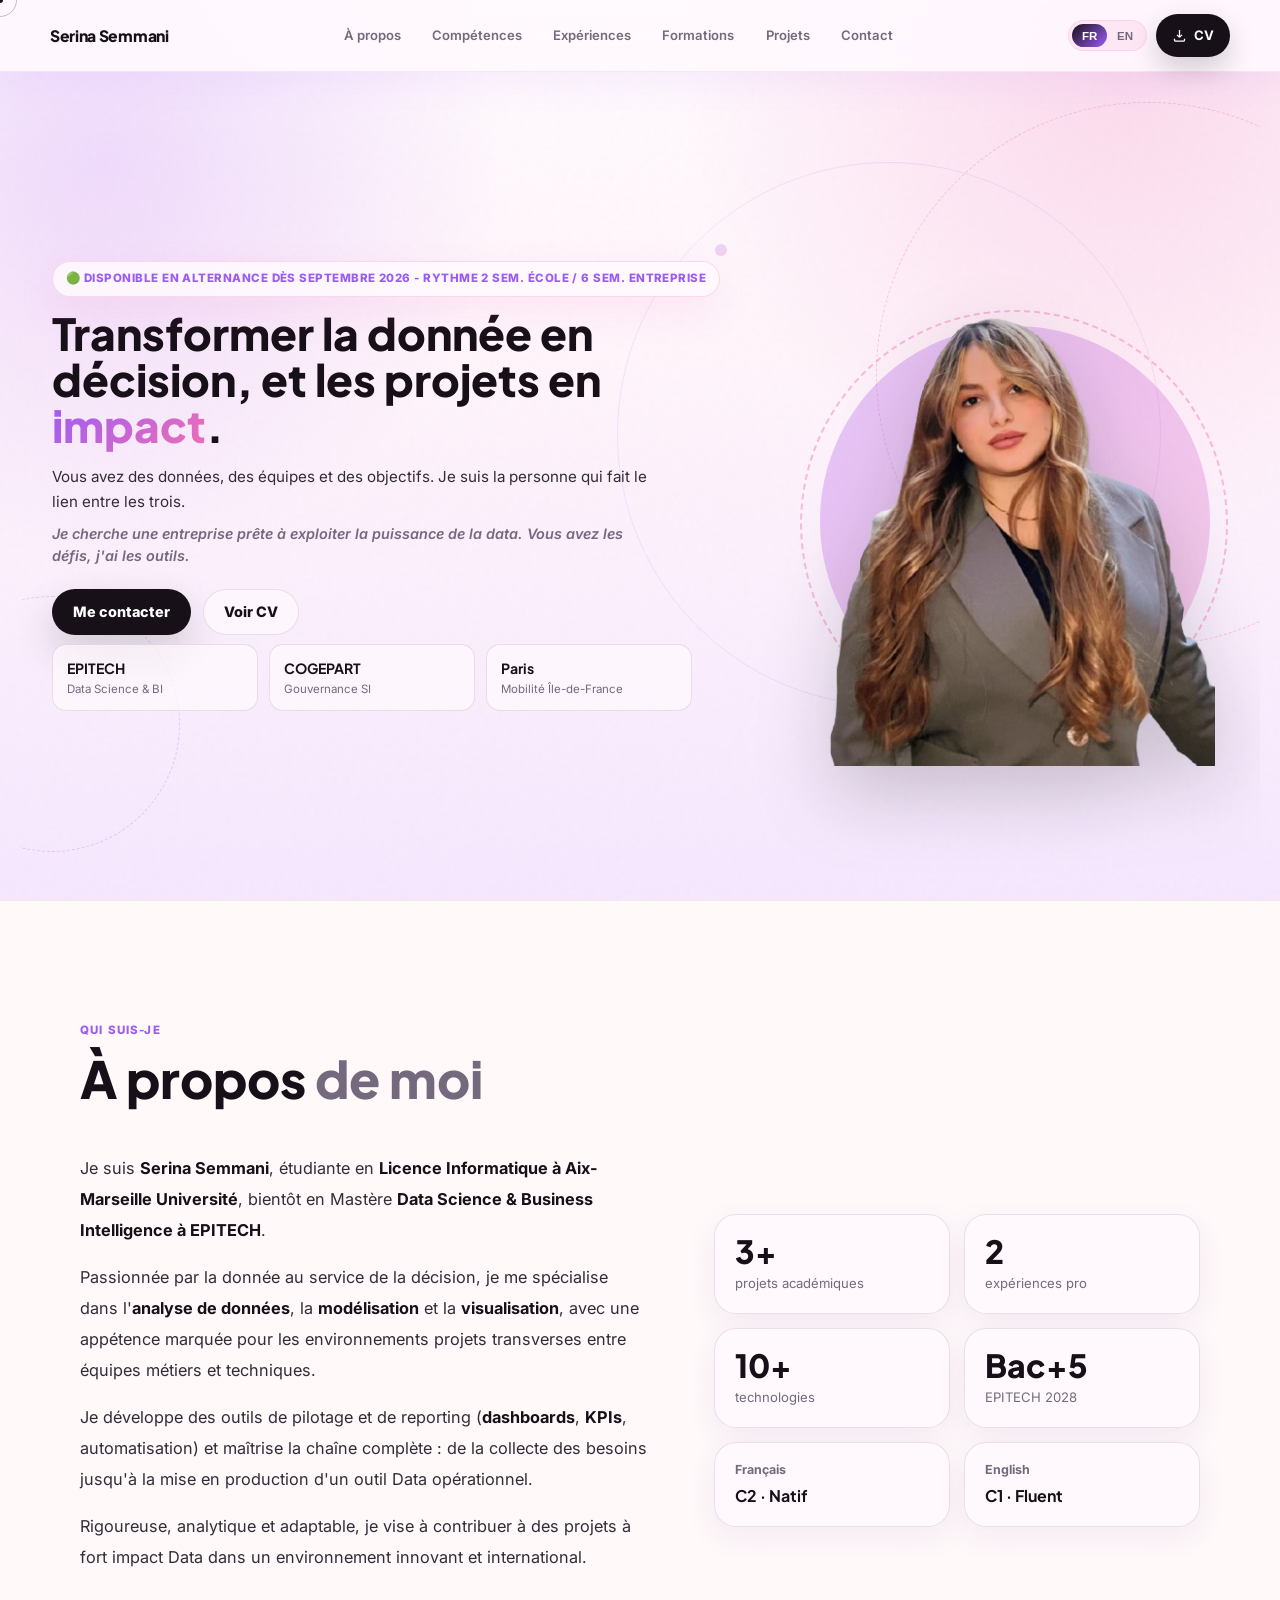
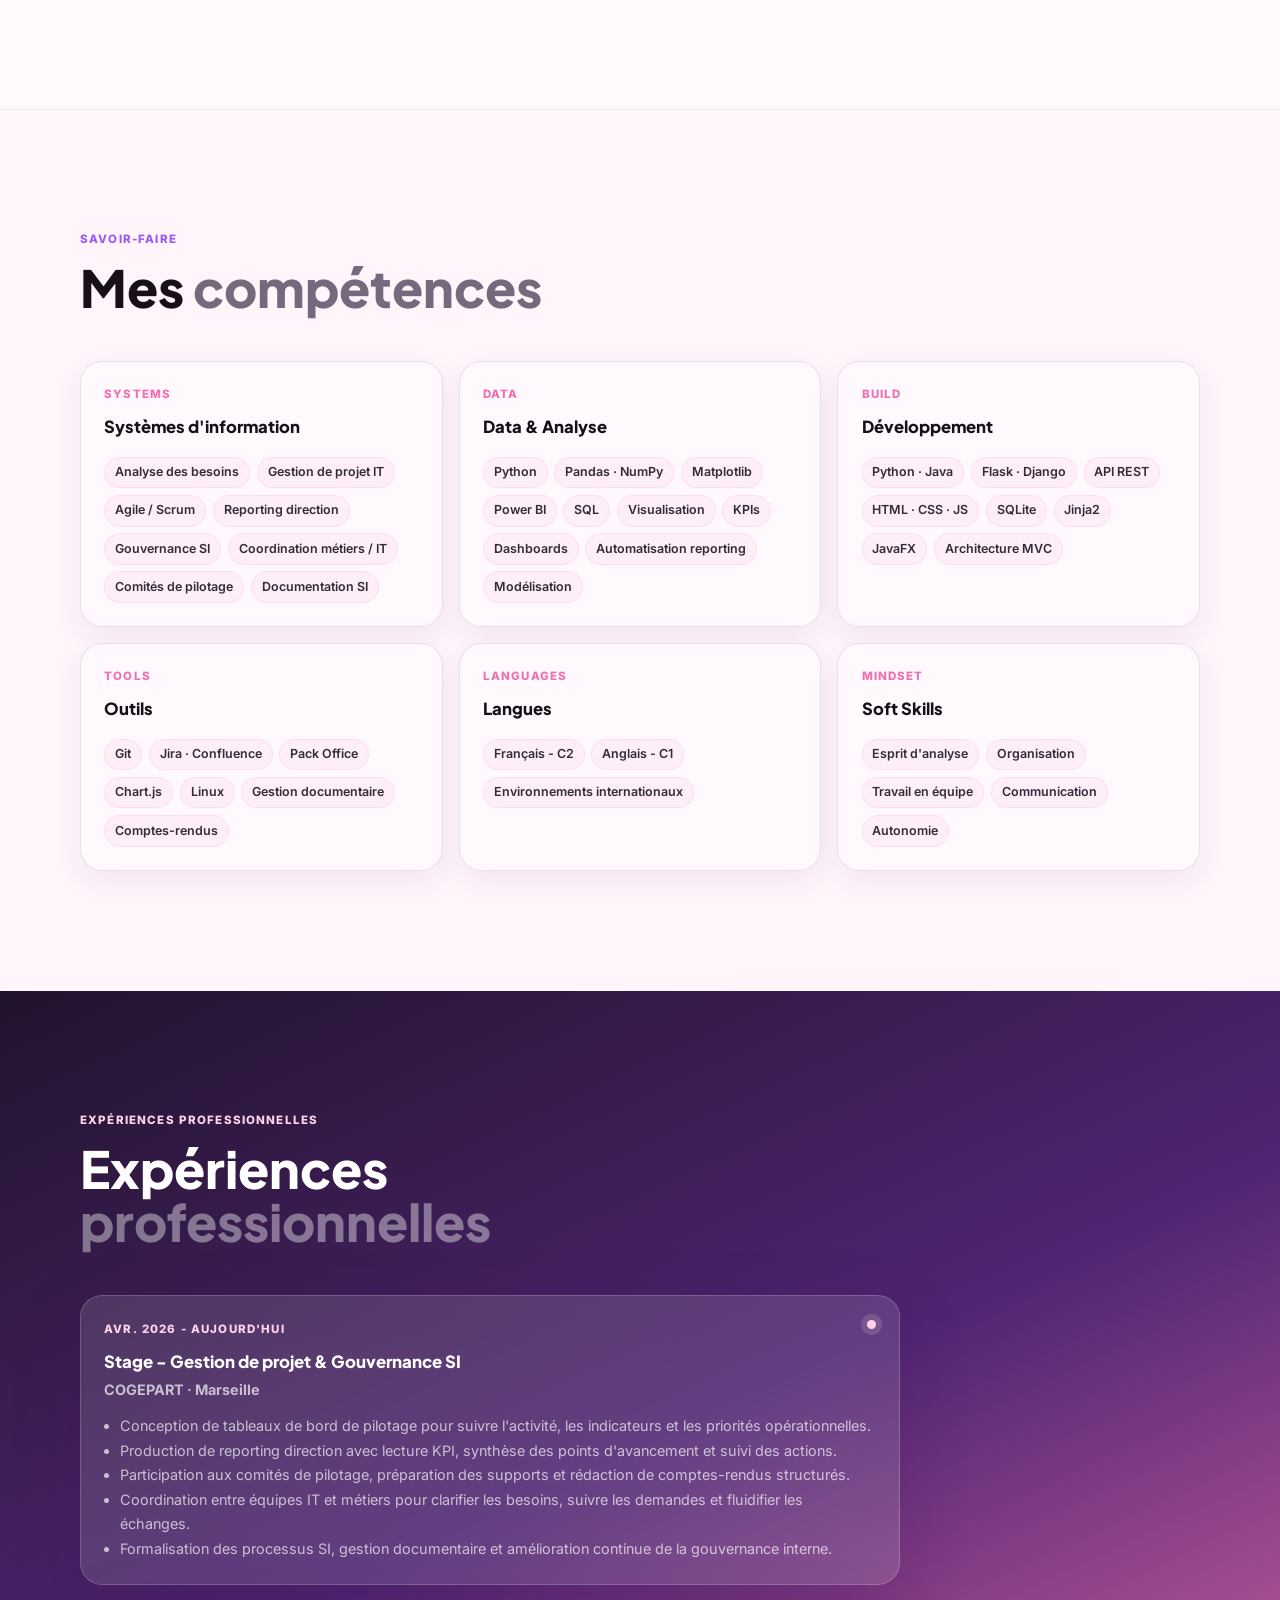
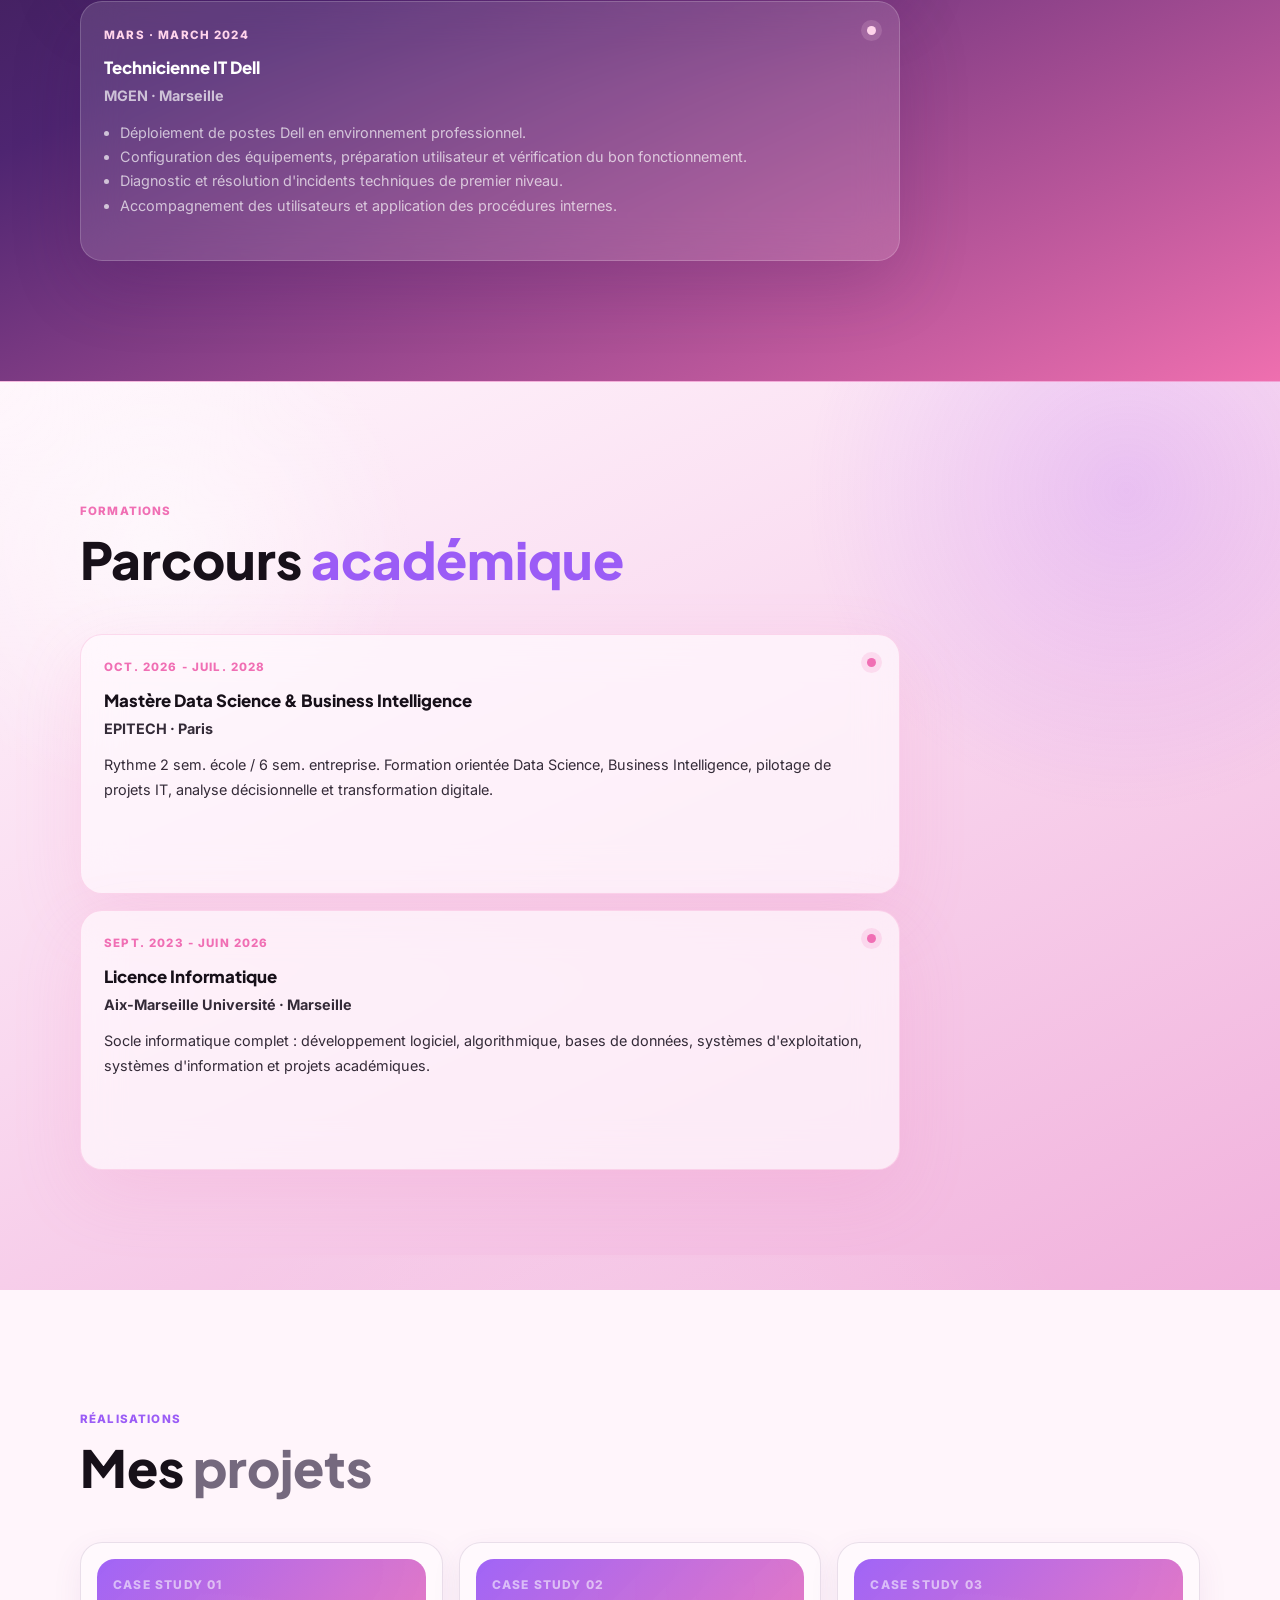
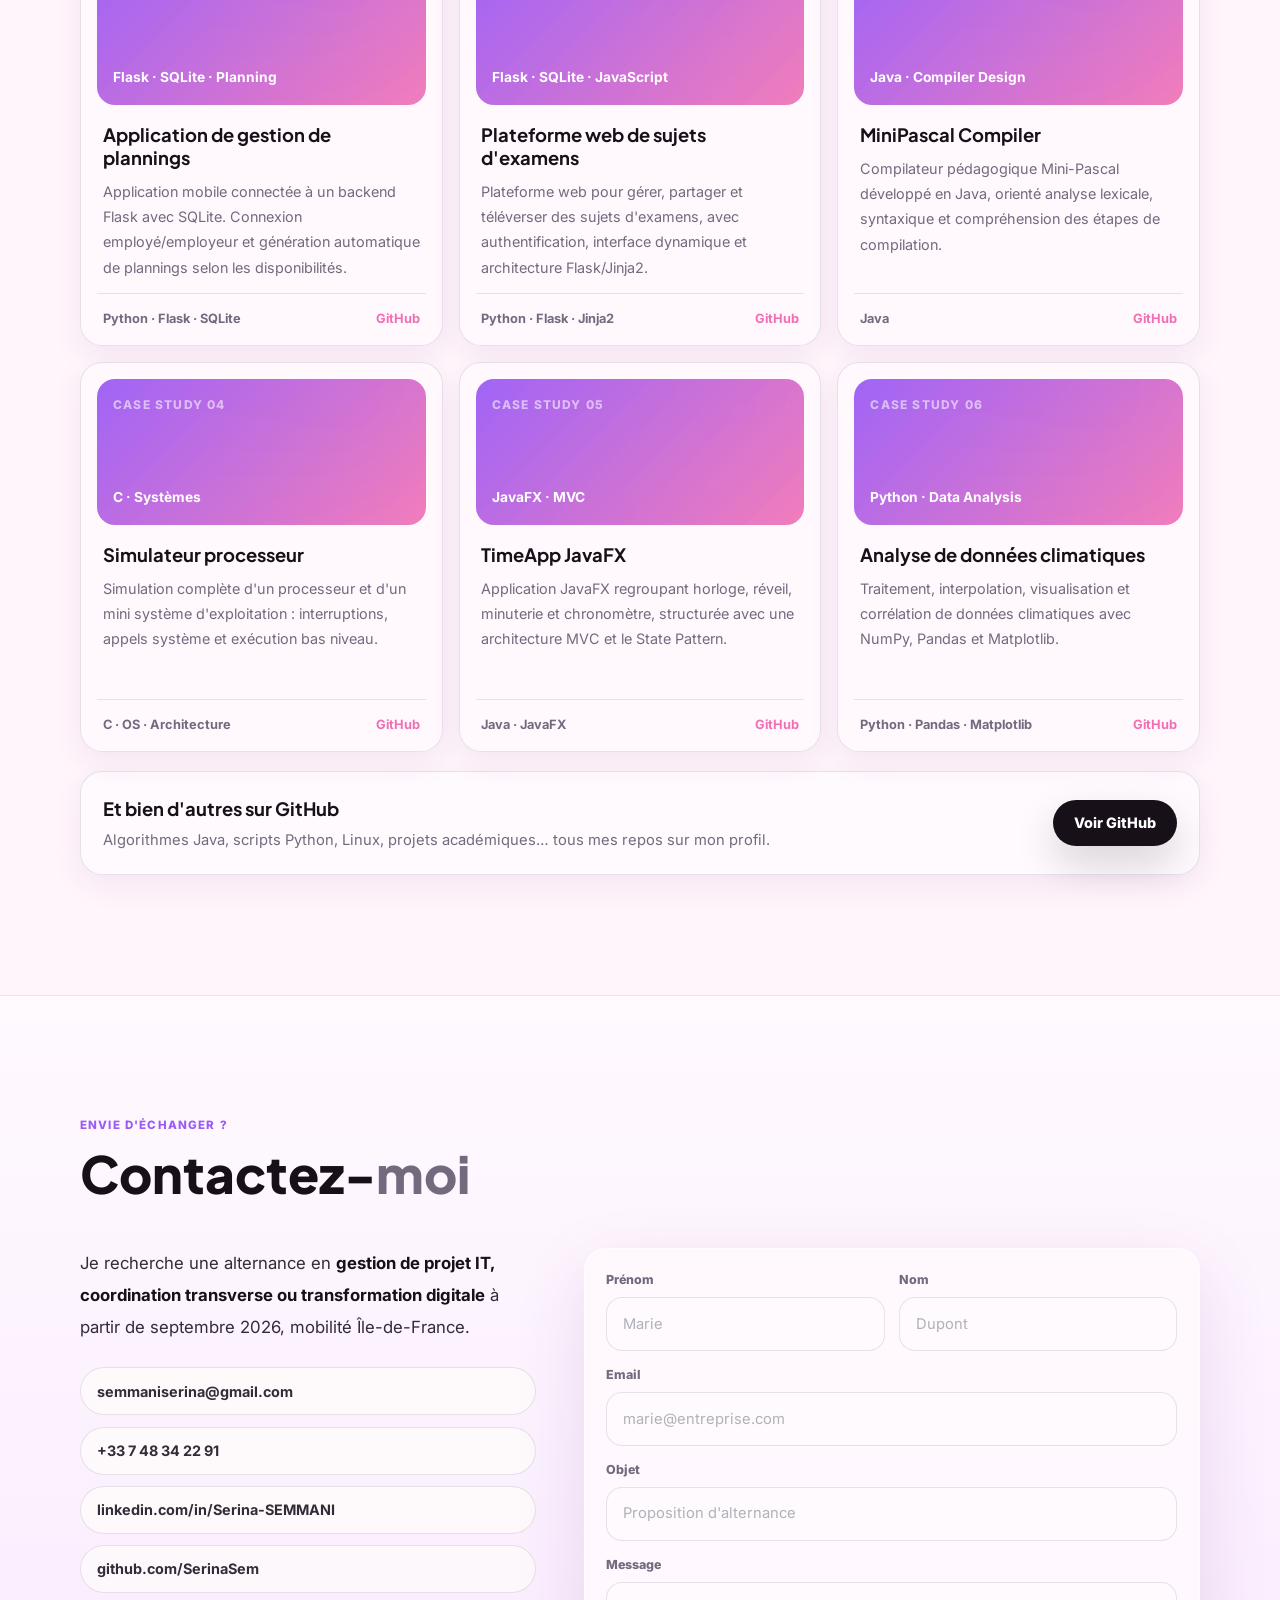
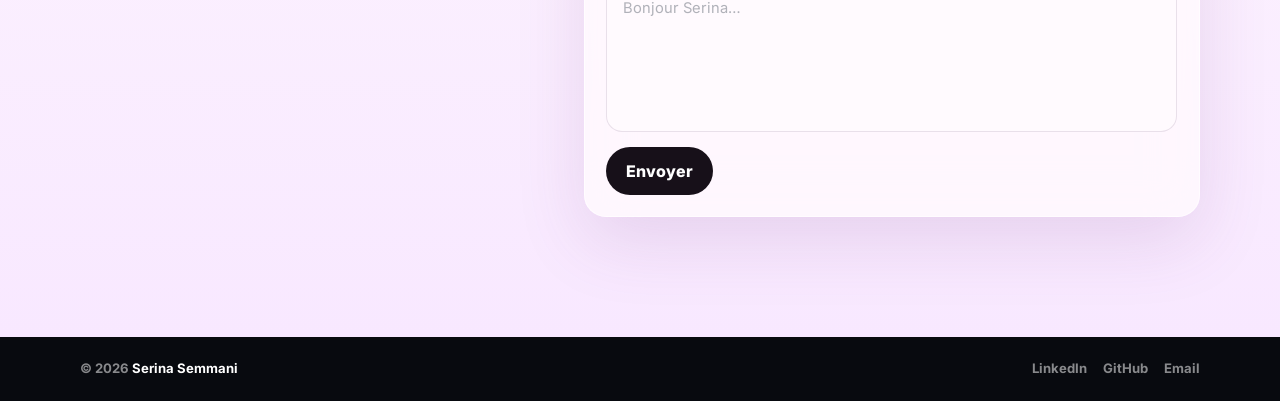
==== index.html @ 984c8dc7 "Changement de contenu" ====
<!DOCTYPE html>
<html lang="fr">
<head>
<meta charset="UTF-8"/>
<meta name="viewport" content="width=device-width, initial-scale=1.0"/>
<meta name="description" content="Portfolio de Serina Semmani, future cheffe de projet IT orientée Data Science, BI, PMO et transformation digitale."/>
<title>Serina Semmani - Portfolio</title>
<link rel="preconnect" href="https://fonts.googleapis.com"/>
<link rel="preconnect" href="https://fonts.gstatic.com" crossorigin/>
<link href="https://fonts.googleapis.com/css2?family=Inter:wght@400;500;600;700;800&family=Plus+Jakarta+Sans:wght@500;600;700;800&display=swap" rel="stylesheet"/>
<link rel="stylesheet" href="Home.css"/>
</head>
<body>

<div class="noise" aria-hidden="true"></div>
<div class="cursor-dot" id="cur" aria-hidden="true"></div>
<div class="cursor-ring" id="curR" aria-hidden="true"></div>

<nav class="site-nav" aria-label="Navigation principale">
  <a href="#hero" class="nav-logo" aria-label="Retour à l'accueil">Serina Semmani</a>

  <ul class="nav-center">
    <li><a href="#about" data-fr>À propos</a><a href="#about" data-en>About</a></li>
    <li><a href="#skills" data-fr>Compétences</a><a href="#skills" data-en>Skills</a></li>
    <li><a href="#experience" data-fr>Expériences</a><a href="#experience" data-en>Experience</a></li>
    <li><a href="#education" data-fr>Formations</a><a href="#education" data-en>Education</a></li>
    <li><a href="#projects" data-fr>Projets</a><a href="#projects" data-en>Projects</a></li>
    <li><a href="#contact-sec">Contact</a></li>
  </ul>

  <div class="nav-right">
    <div class="lang-toggle" aria-label="Choisir la langue">
      <button class="lang-btn active" id="btn-fr" type="button" onclick="setLang('fr')">FR</button>
      <button class="lang-btn" id="btn-en" type="button" onclick="setLang('en')">EN</button>
    </div>
    <a href="CV_Serina.pdf" class="nav-cv" download>
      <svg viewBox="0 0 24 24" fill="none" stroke="currentColor" stroke-width="2.1" aria-hidden="true"><path d="M12 15V3m0 12-4-4m4 4 4-4"/><path d="M4 17v2a2 2 0 0 0 2 2h12a2 2 0 0 0 2-2v-2"/></svg>
      <span data-fr>CV</span><span data-en>Resume</span>
    </a>
  </div>
</nav>

<main>
  <section id="hero" class="hero-section">
    <div class="hero-orbit" aria-hidden="true"></div>

    <div class="hero-copy">
      <div class="eyebrow-pill">
        <span data-fr><span class="status-dot">🟢</span> Disponible en alternance dès septembre 2026 - Rythme 2 sem. école / 6 sem. entreprise</span>
        <span data-en><span class="status-dot">🟢</span> Available for work-study from September 2026 - 2 wks school / 6 wks company</span>
      </div>

      <h1>
        <span data-fr>Transformer la donnée en décision, et les projets en <span class="accent-word">impact</span>.</span>
        <span data-en>Turning data into decisions, and projects into <span class="accent-word">impact</span>.</span>
      </h1>

      <p class="hero-sub">
        <span data-fr>Vous avez des données, des équipes et des objectifs. Je suis la personne qui fait le lien entre les trois.</span>
        <span data-en>You have data, teams and goals. I am the person who connects all three.</span>
      </p>

      <p class="hero-pitch">
        <span data-fr>Je cherche une entreprise prête à exploiter la puissance de la data. Vous avez les défis, j'ai les outils.</span>
        <span data-en>I am looking for a company ready to harness the power of data. You have the challenges, I have the tools.</span>
      </p>

      <div class="hero-ctas">
        <a href="#contact-sec" class="btn btn-primary">
          <span data-fr>Me contacter</span><span data-en>Get in touch</span>
        </a>
        <a href="CV_Serina.pdf" class="btn btn-secondary" target="_blank" rel="noreferrer">
          <span data-fr>Voir CV</span><span data-en>View resume</span>
        </a>
      </div>

      <div class="hero-proof">
        <div><strong>EPITECH</strong><span>Data Science & BI</span></div>
        <div><strong>COGEPART</strong><span data-fr>Gouvernance SI</span><span data-en>IT Governance</span></div>
        <div><strong>Paris</strong><span data-fr>Mobilité Île-de-France</span><span data-en>Île-de-France area</span></div>
      </div>
    </div>

    <div class="hero-visual" aria-label="Carte de profil de Serina Semmani">
      <div class="photo-hero">
        <img src="Photo.png" alt="Portrait professionnel de Serina Semmani"/>
      </div>
    </div>
  </section>

  <section class="section section-soft" id="about">
    <div class="section-wrap">
      <div class="section-head reveal">
        <div class="ey" data-fr>Qui suis-je</div><div class="ey" data-en>Who am I</div>
        <h2 data-fr>À propos <em>de moi</em></h2><h2 data-en>About <em>me</em></h2>
      </div>
      <div class="about-grid reveal">
        <div class="about-text">
          <p data-fr>Je suis <strong>Serina Semmani</strong>, étudiante en <strong>Licence Informatique à Aix-Marseille Université</strong>, bientôt en Mastère <strong>Data Science & Business Intelligence à EPITECH</strong>.</p>
          <p data-en>I am <strong>Serina Semmani</strong>, a Computer Science student at <strong>Aix-Marseille University</strong>, soon to pursue an MSc in <strong>Data Science & Business Intelligence at EPITECH</strong>.</p>
          <p data-fr>Passionnée par la donnée au service de la décision, je me spécialise dans l'<strong>analyse de données</strong>, la <strong>modélisation</strong> et la <strong>visualisation</strong>, avec une appétence marquée pour les environnements projets transverses entre équipes métiers et techniques.</p>
          <p data-en>Drawn to <strong>international and innovative environments</strong>, I specialize in <strong>IT project management</strong>, <strong>digital transformation</strong>, and <strong>cross-functional coordination</strong> between business and technical teams.</p>
          <p data-fr>Je développe des outils de pilotage et de reporting (<strong>dashboards</strong>, <strong>KPIs</strong>, automatisation) et maîtrise la chaîne complète : de la collecte des besoins jusqu'à la mise en production d'un outil Data opérationnel.</p>
          <p data-en>I bring <strong>analytical rigor</strong>, strong organizational skills, and adaptability to drive process optimization and manage high-impact projects.</p>
          <p data-fr>Rigoureuse, analytique et adaptable, je vise à contribuer à des projets à fort impact Data dans un environnement innovant et international.</p>
        </div>
        <div class="metrics-grid">
          <div class="metric-card"><div class="metric-number">3+</div><div class="metric-label" data-fr>projets académiques</div><div class="metric-label" data-en>academic projects</div></div>
          <div class="metric-card"><div class="metric-number">2</div><div class="metric-label" data-fr>expériences pro</div><div class="metric-label" data-en>professional experiences</div></div>
          <div class="metric-card"><div class="metric-number">10+</div><div class="metric-label" data-fr>technologies</div><div class="metric-label" data-en>technologies</div></div>
          <div class="metric-card"><div class="metric-number">Bac+5</div><div class="metric-label">EPITECH 2028</div></div>
          <div class="language-card"><span>Français</span><strong>C2 · Natif</strong></div>
          <div class="language-card"><span>English</span><strong>C1 · Fluent</strong></div>
        </div>
      </div>
    </div>
  </section>

  <section class="section" id="skills">
    <div class="section-wrap">
      <div class="section-head reveal">
        <div class="ey" data-fr>Savoir-faire</div><div class="ey" data-en>Expertise</div>
        <h2 data-fr>Mes <em>compétences</em></h2><h2 data-en>My <em>skills</em></h2>
      </div>
      <div class="skills-grid reveal">
        <article class="skill-card">
          <div class="skill-kicker">Systems</div>
          <h3 data-fr>Systèmes d'information</h3><h3 data-en>Information Systems</h3>
          <div class="tags">
            <span data-fr>Analyse des besoins</span><span data-en>Business analysis</span><span data-fr>Gestion de projet IT</span><span data-en>IT project management</span><span>Agile / Scrum</span><span>Reporting direction</span><span data-fr>Gouvernance SI</span><span data-en>IT Governance</span><span data-fr>Coordination métiers / IT</span><span data-en>Business / IT coordination</span><span data-fr>Comités de pilotage</span><span data-en>Steering committees</span><span data-fr>Documentation SI</span><span data-en>IT documentation</span>
          </div>
        </article>
        <article class="skill-card">
          <div class="skill-kicker">Data</div>
          <h3 data-fr>Data & Analyse</h3><h3 data-en>Data & Analysis</h3>
          <div class="tags"><span>Python</span><span>Pandas · NumPy</span><span>Matplotlib</span><span>Power BI</span><span>SQL</span><span data-fr>Visualisation</span><span data-en>Visualization</span><span data-fr>KPIs</span><span>Dashboards</span><span data-fr>Automatisation reporting</span><span data-en>Reporting automation</span><span data-fr>Modélisation</span><span data-en>Modeling</span></div>
        </article>
        <article class="skill-card">
          <div class="skill-kicker">Build</div>
          <h3 data-fr>Développement</h3><h3 data-en>Development</h3>
          <div class="tags"><span>Python · Java</span><span>Flask · Django</span><span>API REST</span><span>HTML · CSS · JS</span><span>SQLite</span><span>Jinja2</span><span>JavaFX</span><span data-fr>Architecture MVC</span><span data-en>MVC architecture</span></div>
        </article>
        <article class="skill-card">
          <div class="skill-kicker">Tools</div>
          <h3 data-fr>Outils</h3><h3 data-en>Tools</h3>
          <div class="tags"><span>Git</span><span>Jira · Confluence</span><span>Pack Office</span><span>Chart.js</span><span>Linux</span><span data-fr>Gestion documentaire</span><span data-en>Document management</span><span data-fr>Comptes-rendus</span><span data-en>Meeting minutes</span></div>
        </article>
        <article class="skill-card">
          <div class="skill-kicker">Languages</div>
          <h3 data-fr>Langues</h3><h3 data-en>Languages</h3>
          <div class="tags"><span data-fr>Français - C2</span><span data-en>French - C2</span><span data-fr>Anglais - C1</span><span data-en>English - C1</span><span data-fr>Environnements internationaux</span><span data-en>International environments</span></div>
        </article>
        <article class="skill-card">
          <div class="skill-kicker">Mindset</div>
          <h3>Soft Skills</h3>
          <div class="tags"><span data-fr>Esprit d'analyse</span><span data-en>Analytical mindset</span><span data-fr>Organisation</span><span data-en>Organization</span><span data-fr>Travail en équipe</span><span data-en>Teamwork</span><span>Communication</span><span data-fr>Autonomie</span><span data-en>Autonomy</span></div>
        </article>
      </div>
    </div>
  </section>

  <section class="section section-ink" id="experience">
    <div class="section-wrap">
      <div class="section-head reveal">
        <div class="ey" data-fr>Expériences professionnelles</div><div class="ey" data-en>Professional experience</div>
        <h2 data-fr>Expériences <em>professionnelles</em></h2><h2 data-en>Professional <em>experience</em></h2>
      </div>
      <div class="timeline reveal">
        <div class="timeline-group">
          <div class="timeline-grid timeline-grid-stacked">
            <article class="timeline-card">
              <div class="timeline-date" data-fr>Avr. 2026 - Aujourd'hui</div><div class="timeline-date" data-en>Apr. 2026 - Present</div>
              <h3 data-fr>Stage - Gestion de projet & Gouvernance SI</h3><h3 data-en>Internship - Project Management & IT Governance</h3>
              <p class="timeline-place">COGEPART · Marseille</p>
              <ul data-fr><li>Conception de tableaux de bord de pilotage pour suivre l'activité, les indicateurs et les priorités opérationnelles.</li><li>Production de reporting direction avec lecture KPI, synthèse des points d'avancement et suivi des actions.</li><li>Participation aux comités de pilotage, préparation des supports et rédaction de comptes-rendus structurés.</li><li>Coordination entre équipes IT et métiers pour clarifier les besoins, suivre les demandes et fluidifier les échanges.</li><li>Formalisation des processus SI, gestion documentaire et amélioration continue de la gouvernance interne.</li></ul>
              <ul data-en><li>Design of steering dashboards to monitor activity, indicators and operational priorities.</li><li>Management reporting with KPI reading, progress summaries and action follow-up.</li><li>Participation in steering committees, preparation of materials and structured meeting minutes.</li><li>Coordination between IT and business teams to clarify needs, track requests and improve communication.</li><li>Formalization of IT processes, documentation management and continuous improvement of internal governance.</li></ul>
            </article>
            <article class="timeline-card">
              <div class="timeline-date">Mars · March 2024</div>
              <h3 data-fr>Technicienne IT Dell</h3><h3 data-en>Dell IT Technician</h3>
              <p class="timeline-place">MGEN · Marseille</p>
              <ul data-fr><li>Déploiement de postes Dell en environnement professionnel.</li><li>Configuration des équipements, préparation utilisateur et vérification du bon fonctionnement.</li><li>Diagnostic et résolution d'incidents techniques de premier niveau.</li><li>Accompagnement des utilisateurs et application des procédures internes.</li></ul>
              <ul data-en><li>Deployment of Dell workstations in a professional environment.</li><li>Equipment configuration, user setup and operational checks.</li><li>Diagnosis and resolution of first-level technical incidents.</li><li>User support and application of internal procedures.</li></ul>
            </article>
          </div>
        </div>
      </div>
    </div>
  </section>

  <section class="section section-ink section-education" id="education">
    <div class="section-wrap">
      <div class="section-head reveal">
        <div class="ey" data-fr>Formations</div><div class="ey" data-en>Education</div>
        <h2 data-fr>Parcours <em>académique</em></h2><h2 data-en>Academic <em>background</em></h2>
      </div>
      <div class="timeline reveal">
        <div class="timeline-group">
          <div class="timeline-grid timeline-grid-stacked">
            <article class="timeline-card">
              <div class="timeline-date" data-fr>Oct. 2026 - Juil. 2028</div><div class="timeline-date" data-en>Oct. 2026 - Jul. 2028</div>
              <h3 data-fr>Mastère Data Science & Business Intelligence</h3><h3 data-en>MSc Data Science & Business Intelligence</h3>
              <p class="timeline-place">EPITECH · Paris</p>
              <p data-fr>Rythme 2 sem. école / 6 sem. entreprise. Formation orientée Data Science, Business Intelligence, pilotage de projets IT, analyse décisionnelle et transformation digitale.</p>
              <p data-en>2 wks school / 6 wks company. Program focused on Data Science, Business Intelligence, IT project management, decision analytics and digital transformation.</p>
            </article>
            <article class="timeline-card">
              <div class="timeline-date" data-fr>Sept. 2023 - Juin 2026</div><div class="timeline-date" data-en>Sept. 2023 - Jun. 2026</div>
              <h3 data-fr>Licence Informatique</h3><h3 data-en>BSc Computer Science</h3>
              <p class="timeline-place">Aix-Marseille Université · Marseille</p>
              <p data-fr>Socle informatique complet : développement logiciel, algorithmique, bases de données, systèmes d'exploitation, systèmes d'information et projets académiques.</p>
              <p data-en>Complete computer science foundation: software development, algorithms, databases, operating systems, information systems and academic projects.</p>
            </article>
          </div>
        </div>
      </div>
    </div>
  </section>

  <section class="section" id="projects">
    <div class="section-wrap">
      <div class="section-head reveal">
        <div class="ey" data-fr>Réalisations</div><div class="ey" data-en>Work</div>
        <h2 data-fr>Mes <em>projets</em></h2><h2 data-en>My <em>projects</em></h2>
      </div>
      <div class="projects-grid reveal">
        <a href="https://github.com/SerinaSem/Application-de-gestion-de-plannings" target="_blank" rel="noreferrer" class="project-card">
          <div class="project-top"><span>Case study 01</span><strong>Flask · SQLite · Planning</strong></div>
          <div class="project-body">
            <h3 data-fr>Application de gestion de plannings</h3><h3 data-en>Scheduling Management Application</h3>
            <p data-fr>Application mobile connectée à un backend Flask avec SQLite. Connexion employé/employeur et génération automatique de plannings selon les disponibilités.</p>
            <p data-en>Mobile app connected to a Flask backend with SQLite. Employee/employer login and automatic schedule generation based on availability constraints.</p>
          </div>
          <div class="project-footer"><span>Python · Flask · SQLite</span><span>GitHub</span></div>
        </a>
        <a href="https://github.com/SerinaSem/Plateforme-web-de-gestion-et-partage-de-sujets-d-examens" target="_blank" rel="noreferrer" class="project-card">
          <div class="project-top"><span>Case study 02</span><strong>Flask · SQLite · JavaScript</strong></div>
          <div class="project-body">
            <h3 data-fr>Plateforme web de sujets d'examens</h3><h3 data-en>Exam Subject Sharing Platform</h3>
            <p data-fr>Plateforme web pour gérer, partager et téléverser des sujets d'examens, avec authentification, interface dynamique et architecture Flask/Jinja2.</p>
            <p data-en>Web platform to manage, share and upload exam subjects, with authentication, a dynamic interface and a Flask/Jinja2 architecture.</p>
          </div>
          <div class="project-footer"><span>Python · Flask · Jinja2</span><span>GitHub</span></div>
        </a>
        <a href="https://github.com/SerinaSem/MiniPascal-Compiler-Java" target="_blank" rel="noreferrer" class="project-card">
          <div class="project-top"><span>Case study 03</span><strong>Java · Compiler Design</strong></div>
          <div class="project-body">
            <h3 data-fr>MiniPascal Compiler</h3><h3 data-en>MiniPascal Compiler</h3>
            <p data-fr>Compilateur pédagogique Mini-Pascal développé en Java, orienté analyse lexicale, syntaxique et compréhension des étapes de compilation.</p>
            <p data-en>Educational Mini-Pascal compiler written in Java, focused on lexical analysis, parsing and understanding the compilation pipeline.</p>
          </div>
          <div class="project-footer"><span>Java</span><span>GitHub</span></div>
        </a>
        <a href="https://github.com/SerinaSem/Simulateur-Processeur" target="_blank" rel="noreferrer" class="project-card">
          <div class="project-top"><span>Case study 04</span><strong>C · Systèmes</strong></div>
          <div class="project-body">
            <h3 data-fr>Simulateur processeur</h3><h3 data-en>Processor Simulator</h3>
            <p data-fr>Simulation complète d'un processeur et d'un mini système d'exploitation : interruptions, appels système et exécution bas niveau.</p>
            <p data-en>Complete simulation of a processor and mini operating system: interrupts, system calls and low-level execution logic.</p>
          </div>
          <div class="project-footer"><span>C · OS · Architecture</span><span>GitHub</span></div>
        </a>
        <a href="https://github.com/SerinaSem/TimeApp-JavaFX" target="_blank" rel="noreferrer" class="project-card">
          <div class="project-top"><span>Case study 05</span><strong>JavaFX · MVC</strong></div>
          <div class="project-body">
            <h3 data-fr>TimeApp JavaFX</h3><h3 data-en>TimeApp JavaFX</h3>
            <p data-fr>Application JavaFX regroupant horloge, réveil, minuterie et chronomètre, structurée avec une architecture MVC et le State Pattern.</p>
            <p data-en>JavaFX application bringing together clock, alarm, timer and stopwatch features, structured with MVC architecture and the State Pattern.</p>
          </div>
          <div class="project-footer"><span>Java · JavaFX</span><span>GitHub</span></div>
        </a>
        <a href="https://github.com/SerinaSem/Analyse-de-donn-es-climatiques-Python-" target="_blank" rel="noreferrer" class="project-card">
          <div class="project-top"><span>Case study 06</span><strong>Python · Data Analysis</strong></div>
          <div class="project-body">
            <h3 data-fr>Analyse de données climatiques</h3><h3 data-en>Climate Data Analysis</h3>
            <p data-fr>Traitement, interpolation, visualisation et corrélation de données climatiques avec NumPy, Pandas et Matplotlib.</p>
            <p data-en>Processing, interpolation, visualization and correlation of climate data using NumPy, Pandas and Matplotlib.</p>
          </div>
          <div class="project-footer"><span>Python · Pandas · Matplotlib</span><span>GitHub</span></div>
        </a>
      </div>

      <div class="github-panel reveal">
        <div>
          <h3 data-fr>Et bien d'autres sur GitHub</h3><h3 data-en>And many more on GitHub</h3>
          <p data-fr>Algorithmes Java, scripts Python, Linux, projets académiques… tous mes repos sur mon profil.</p>
          <p data-en>Java algorithms, Python scripts, Linux, academic projects… all my repos on my profile.</p>
        </div>
        <a href="https://github.com/SerinaSem" target="_blank" rel="noreferrer" class="btn btn-primary">
          <span data-fr>Voir GitHub</span><span data-en>View GitHub</span>
        </a>
      </div>
    </div>
  </section>

  <section class="section section-contact" id="contact-sec">
    <div class="section-wrap">
      <div class="section-head reveal">
        <div class="ey" data-fr>Envie d'échanger ?</div><div class="ey" data-en>Let's talk</div>
        <h2 data-fr>Contactez-<em>moi</em></h2><h2 data-en>Get in <em>touch</em></h2>
      </div>
      <div class="contact-grid reveal">
        <div class="contact-copy">
          <p data-fr>Je recherche une alternance en <strong>gestion de projet IT, coordination transverse ou transformation digitale</strong> à partir de septembre 2026, mobilité Île-de-France.</p>
          <p data-en>I am looking for a work-study contract in <strong>IT project management, cross-functional coordination or digital transformation</strong> from September 2026, Île-de-France area.</p>
          <div class="contact-links">
            <a href="mailto:semmaniserina@gmail.com">semmaniserina@gmail.com</a>
            <a href="tel:+33748342291">+33 7 48 34 22 91</a>
            <a href="https://www.linkedin.com/in/Serina-SEMMANI" target="_blank" rel="noreferrer">linkedin.com/in/Serina-SEMMANI</a>
            <a href="https://github.com/SerinaSem" target="_blank" rel="noreferrer">github.com/SerinaSem</a>
          </div>
        </div>
        <form class="contact-form glass" onsubmit="handleSend(event)">
          <div class="form-row">
            <div class="field"><label data-fr>Prénom</label><label data-en>First name</label><input type="text" name="firstName" placeholder="Marie" required/></div>
            <div class="field"><label data-fr>Nom</label><label data-en>Last name</label><input type="text" name="lastName" placeholder="Dupont" required/></div>
          </div>
          <div class="field"><label>Email</label><input type="email" name="email" placeholder="marie@entreprise.com" required/></div>
          <div class="field">
            <label data-fr>Objet</label><label data-en>Subject</label>
            <input type="text" id="subj-input" name="subject" placeholder="Proposition d'alternance" required/>
          </div>
          <div class="field"><label>Message</label><textarea rows="5" name="message" placeholder="Bonjour Serina…" required></textarea></div>
          <button type="submit" class="send-btn"><span data-fr>Envoyer</span><span data-en>Send</span></button>
        </form>
      </div>
    </div>
  </section>
</main>

<footer>
  <div class="footer-copy">© 2026 <span>Serina Semmani</span></div>
  <div class="footer-links">
    <a href="https://www.linkedin.com/in/Serina-SEMMANI" target="_blank" rel="noreferrer">LinkedIn</a>
    <a href="https://github.com/SerinaSem" target="_blank" rel="noreferrer">GitHub</a>
    <a href="mailto:semmaniserina@gmail.com">Email</a>
  </div>
</footer>

<script src="Home.js"></script>
</body>
</html>
---- Home.css ----
*,*::before,*::after{box-sizing:border-box;margin:0;padding:0}

:root{
  --paper:#fff5fb;
  --surface:#fffafe;
  --surface-2:#f8e8ff;
  --ink:#171019;
  --ink-soft:#342b38;
  --muted:#75697e;
  --line:rgba(77,35,92,.12);
  --line-strong:rgba(77,35,92,.2);
  --night:#24162d;
  --accent:#9b5cf6;
  --accent-2:#f06fb4;
  --champagne:#f4b9d9;
  --rose:#ff7fbd;
  --violet:#a855f7;
  --shadow-sm:0 10px 30px rgba(117,57,137,.08);
  --shadow-md:0 24px 70px rgba(117,57,137,.14);
  --radius:22px;
  --radius-sm:14px;
  --font-body:"Inter",system-ui,-apple-system,BlinkMacSystemFont,"Segoe UI",sans-serif;
  --font-display:"Plus Jakarta Sans","Inter",system-ui,sans-serif;
}

html{scroll-behavior:smooth}
body{
  min-height:100vh;
  background:var(--paper);
  color:var(--ink);
  font-family:var(--font-body);
  font-size:16px;
  line-height:1.65;
  overflow-x:hidden;
  cursor:none;
}

body::before{
  content:"";
  position:fixed;
  inset:0;
  z-index:-3;
  background:
    radial-gradient(circle at 88% 8%,rgba(240,111,180,.22),transparent 28rem),
    radial-gradient(circle at 8% 18%,rgba(168,85,247,.18),transparent 25rem),
    linear-gradient(180deg,#fffafe 0%,#fff5fb 40%,#f6e8ff 100%);
}

.noise{
  position:fixed;
  inset:0;
  z-index:-2;
  pointer-events:none;
  opacity:.045;
  background-image:url("data:image/svg+xml,%3Csvg viewBox='0 0 180 180' xmlns='http://www.w3.org/2000/svg'%3E%3Cfilter id='n'%3E%3CfeTurbulence type='fractalNoise' baseFrequency='.85' numOctaves='4' stitchTiles='stitch'/%3E%3C/filter%3E%3Crect width='100%25' height='100%25' filter='url(%23n)' opacity='.8'/%3E%3C/svg%3E");
}

a{color:inherit}
strong{font-weight:700;color:var(--ink)}

.cursor-dot,.cursor-ring{
  position:fixed;
  pointer-events:none;
  z-index:9999;
  border-radius:50%;
  transform:translate(-50%,-50%);
}
.cursor-dot{width:6px;height:6px;background:var(--ink)}
.cursor-ring{width:34px;height:34px;border:1px solid rgba(9,11,15,.24);transition:width .18s ease,height .18s ease,border-color .18s ease,opacity .18s ease}
body.cursor-hover .cursor-ring{width:46px;height:46px;border-color:rgba(39,56,95,.45)}

.site-nav{
  position:fixed;
  top:0;
  left:0;
  z-index:500;
  width:100%;
  height:72px;
  transform:none;
  display:flex;
  align-items:center;
  justify-content:space-between;
  gap:1.5rem;
  padding:0 max(2rem,calc((100vw - 1180px)/2));
  background:rgba(255,250,254,.88);
  border-bottom:1px solid rgba(155,92,246,.12);
  box-shadow:0 10px 34px rgba(155,92,246,.08);
  backdrop-filter:blur(24px) saturate(1.4);
}
.nav-logo{
  font-family:var(--font-display);
  font-size:.98rem;
  font-weight:800;
  letter-spacing:-.02em;
  text-decoration:none;
  white-space:nowrap;
}
.nav-center{display:flex;align-items:center;gap:.25rem;list-style:none}
.nav-center a{
  position:relative;
  display:inline-flex;
  align-items:center;
  min-height:38px;
  padding:0 .85rem;
  border-radius:999px;
  color:var(--muted);
  text-decoration:none;
  font-size:.82rem;
  font-weight:600;
  transition:color .22s ease,background .22s ease;
}
.nav-center a:hover,.nav-center a.active{color:var(--ink);background:rgba(240,111,180,.12)}
.nav-right{display:flex;align-items:center;gap:.55rem}
.lang-toggle{display:flex;background:rgba(240,111,180,.1);border:1px solid rgba(240,111,180,.16);border-radius:999px;padding:3px}
.lang-btn{
  border:0;
  background:transparent;
  color:var(--muted);
  border-radius:999px;
  padding:.34rem .62rem;
  font-size:.72rem;
  font-weight:800;
  cursor:pointer;
  transition:all .2s ease;
}
.lang-btn.active{background:linear-gradient(135deg,var(--ink),var(--accent));color:#fff}
.nav-cv{
  display:inline-flex;
  align-items:center;
  gap:.45rem;
  background:var(--ink);
  color:#fff;
  border-radius:999px;
  padding:.66rem 1rem;
  font-size:.82rem;
  font-weight:700;
  text-decoration:none;
  box-shadow:0 12px 28px rgba(9,11,15,.18);
  transition:transform .22s ease,background .22s ease,box-shadow .22s ease;
}
.nav-cv:hover{background:linear-gradient(135deg,var(--accent),var(--accent-2));transform:translateY(-1px);box-shadow:0 18px 38px rgba(240,111,180,.28)}
.nav-cv svg{width:15px;height:15px}

.hero-section{
  position:relative;
  min-height:100svh;
  display:grid;
  grid-template-columns:minmax(0,1.04fr) minmax(300px,.68fr);
  align-items:center;
  gap:3rem;
  width:min(100%,1240px);
  margin:0 auto;
  padding:5.7rem 2rem 1.2rem;
  overflow:hidden;
}
.hero-section::before,.hero-section::after{
  content:"";
  position:absolute;
  z-index:0;
  pointer-events:none;
  border-radius:50%;
}
.hero-section::before{
  width:34rem;
  height:34rem;
  right:-10rem;
  top:6.4rem;
  border:1.5px dashed rgba(240,111,180,.34);
}
.hero-section::after{
  width:16rem;
  height:16rem;
  left:-6rem;
  bottom:3rem;
  border:1px dashed rgba(168,85,247,.26);
}
.hero-orbit{
  position:absolute;
  right:8%;
  top:18%;
  width:34rem;
  height:34rem;
  border:1px solid rgba(155,92,246,.12);
  border-radius:50%;
  animation:slow-spin 24s linear infinite;
}
.hero-orbit::before,.hero-orbit::after{
  content:"";
  position:absolute;
  border-radius:50%;
  background:linear-gradient(135deg,rgba(155,92,246,.22),rgba(240,111,180,.28));
  filter:blur(.2px);
}
.hero-orbit::before{width:12px;height:12px;top:15%;left:18%}
.hero-orbit::after{width:8px;height:8px;right:13%;bottom:22%}
@keyframes slow-spin{to{transform:rotate(360deg)}}

.hero-copy,.hero-visual{position:relative;z-index:2}
.hero-copy{animation:fade-up .75s ease both}
.eyebrow-pill{
  display:inline-flex;
  align-items:center;
  gap:.55rem;
  border:1px solid rgba(240,111,180,.24);
  background:rgba(255,250,254,.82);
  color:var(--accent);
  border-radius:999px;
  padding:.48rem .82rem;
  font-size:.72rem;
  font-weight:800;
  letter-spacing:.04em;
  text-transform:uppercase;
  margin-bottom:.9rem;
  backdrop-filter:blur(16px);
  box-shadow:0 14px 38px rgba(240,111,180,.12);
}
.status-dot{
  display:inline-block;
  transform-origin:center;
  animation:status-pulse 1.8s ease-in-out infinite;
}
@keyframes status-pulse{
  0%,100%{transform:scale(1);filter:drop-shadow(0 0 0 rgba(31,138,97,0))}
  50%{transform:scale(1.16);filter:drop-shadow(0 0 7px rgba(31,138,97,.45))}
}
h1{
  max-width:650px;
  font-family:var(--font-display);
  font-size:clamp(1.95rem,3.45vw,3.35rem);
  font-weight:800;
  line-height:1.04;
  letter-spacing:0;
  margin-bottom:1rem;
}
h1 span{display:block}
.accent-word{
  display:inline;
  color:var(--accent);
  background:linear-gradient(135deg,var(--accent),var(--accent-2));
  -webkit-background-clip:text;
  background-clip:text;
  -webkit-text-fill-color:transparent;
}
h2{
  font-family:var(--font-display);
  font-size:clamp(2rem,4vw,3.55rem);
  line-height:1.03;
  letter-spacing:0;
  font-weight:800;
}
h2 em{font-style:normal;color:var(--muted)}
.hero-sub{
  max-width:620px;
  color:var(--ink-soft);
  font-size:clamp(.95rem,1.08vw,1.05rem);
  line-height:1.6;
  margin-bottom:.55rem;
}
.hero-pitch{
  max-width:610px;
  color:var(--muted);
  font-size:.9rem;
  font-style:italic;
  font-weight:600;
  line-height:1.55;
  margin-bottom:1.35rem;
}
.hero-ctas{display:flex;align-items:center;gap:.75rem;flex-wrap:wrap;margin-bottom:.55rem}
.btn{
  display:inline-flex;
  align-items:center;
  justify-content:center;
  min-height:46px;
  padding:0 1.25rem;
  border-radius:999px;
  border:1px solid transparent;
  font-size:.9rem;
  font-weight:800;
  text-decoration:none;
  transition:transform .22s ease,box-shadow .22s ease,border-color .22s ease,background .22s ease,color .22s ease;
}
.btn:hover{transform:translateY(-2px)}
.btn-primary{background:var(--ink);color:#fff;box-shadow:0 18px 40px rgba(9,11,15,.16)}
.btn-primary:hover{background:linear-gradient(135deg,var(--accent),var(--accent-2));box-shadow:0 22px 54px rgba(240,111,180,.28);transform:translateY(-3px)}
.btn-secondary{background:rgba(255,250,254,.7);border-color:var(--line);color:var(--ink);backdrop-filter:blur(16px)}
.btn-secondary:hover{border-color:rgba(240,111,180,.28);background:rgba(255,250,254,.96)}
.hero-proof{
  display:grid;
  grid-template-columns:repeat(3,minmax(0,1fr));
  gap:.65rem;
  max-width:640px;
}
.hero-proof div{
  padding:.78rem .9rem;
  border:1px solid var(--line);
  border-radius:var(--radius-sm);
  background:rgba(255,250,254,.72);
  backdrop-filter:blur(18px);
  transition:transform .22s ease,border-color .22s ease,box-shadow .22s ease,background .22s ease;
}
.hero-proof div:hover{
  transform:translateY(-4px);
  border-color:rgba(240,111,180,.28);
  background:rgba(255,250,254,.96);
  box-shadow:0 18px 46px rgba(240,111,180,.13);
}
.hero-proof strong{display:block;font-family:var(--font-display);font-size:.88rem}
.hero-proof span{display:block;color:var(--muted);font-size:.72rem;line-height:1.35;margin-top:.12rem}

.hero-visual{animation:fade-up .75s ease .14s both}
.photo-hero{
  display:flex;
  align-items:flex-end;
  justify-content:center;
  min-height:540px;
  position:relative;
}
.photo-hero::before{
  content:"";
  position:absolute;
  width:min(88%,390px);
  aspect-ratio:1;
  right:4%;
  bottom:9%;
  border-radius:50%;
  background:linear-gradient(135deg,rgba(168,85,247,.72),rgba(240,111,180,.72));
  opacity:.42;
  filter:blur(.2px);
}
.photo-hero::after{
  content:"";
  position:absolute;
  width:min(96%,450px);
  aspect-ratio:1;
  right:0;
  bottom:5%;
  border-radius:50%;
  border:2px dashed rgba(240,111,180,.42);
  transform:rotate(-8deg);
}
.photo-hero img{
  position:relative;
  z-index:2;
  display:block;
  width:min(100%,500px);
  max-height:min(560px,72vh);
  object-fit:contain;
  object-position:bottom center;
  filter:drop-shadow(0 28px 38px rgba(9,11,15,.2));
}
.glass{
  background:rgba(255,250,254,.8);
  border:1px solid rgba(255,255,255,.58);
  backdrop-filter:blur(24px) saturate(1.25);
}
.card-lbl,.ey,.skill-kicker,.timeline-date{
  color:var(--accent);
  font-size:.72rem;
  font-weight:800;
  letter-spacing:.1em;
  text-transform:uppercase;
}
.card-lbl{margin-bottom:1rem}

.section{padding:7.5rem 0}
.section-wrap{width:min(100% - 40px,1120px);margin:0 auto}
.section-head{max-width:720px;margin-bottom:3rem}
.ey{margin-bottom:.75rem}
.section-soft{background:rgba(255,253,249,.46);border-block:1px solid rgba(9,11,15,.06)}
.about-grid{display:grid;grid-template-columns:1.08fr .92fr;gap:4rem;align-items:center}
.about-text p{color:var(--ink-soft);font-size:1.02rem;line-height:1.9;margin-bottom:1rem}
.metrics-grid{display:grid;grid-template-columns:1fr 1fr;gap:.9rem}
.metric-card,.language-card,.skill-card,.project-card,.github-panel{
  border:1px solid var(--line);
  border-radius:var(--radius);
  background:rgba(255,250,254,.78);
  box-shadow:var(--shadow-sm);
  transition:transform .24s ease,box-shadow .24s ease,border-color .24s ease,background .24s ease;
}
.metric-card:hover,.language-card:hover,.skill-card:hover,.project-card:hover{transform:translateY(-5px);border-color:rgba(240,111,180,.26);box-shadow:var(--shadow-md);background:#fffafe}
.metric-card{padding:1.25rem}
.metric-number{font-family:var(--font-display);font-size:2rem;font-weight:800;line-height:1;color:var(--ink)}
.metric-label{margin-top:.45rem;color:var(--muted);font-size:.82rem;line-height:1.4}
.language-card{padding:1.05rem 1.25rem}
.language-card span{display:block;color:var(--muted);font-size:.78rem;font-weight:700}
.language-card strong{display:block;margin-top:.15rem;font-family:var(--font-display)}

.skills-grid{display:grid;grid-template-columns:repeat(3,1fr);gap:1rem}
.skill-card{padding:1.45rem}
.skill-kicker{margin-bottom:.55rem;color:var(--accent-2)}
.skill-card h3{font-family:var(--font-display);font-size:1.04rem;font-weight:800;margin-bottom:1rem}
.tags{display:flex;flex-wrap:wrap;gap:.42rem}
.tags span{
  display:inline-flex;
  align-items:center;
  min-height:30px;
  padding:.28rem .62rem;
  border-radius:999px;
  background:rgba(240,111,180,.08);
  border:1px solid rgba(240,111,180,.12);
  color:var(--ink-soft);
  font-size:.78rem;
  font-weight:600;
}

.section-ink{
  position:relative;
  overflow:hidden;
  background:linear-gradient(155deg,#22132d 0%,#4e2571 48%,#ef6faf 100%);
  color:#fff;
}
.section-education{
  background:
    radial-gradient(circle at 12% 18%,rgba(255,255,255,.6),transparent 16rem),
    radial-gradient(circle at 88% 12%,rgba(168,85,247,.2),transparent 20rem),
    linear-gradient(155deg,#fff6fc 0%,#f9d8ef 46%,#f1b1dc 100%);
  color:var(--ink);
  border-top:1px solid rgba(240,111,180,.22);
}
.section-ink::before{
  content:"";
  position:absolute;
  inset:auto -10% -42% -10%;
  height:26rem;
  background:radial-gradient(circle,rgba(255,250,254,.2),transparent 58%);
}
.section-ink .section-wrap{position:relative;z-index:1}
.section-ink .ey{color:#ffd4eb}
.section-ink h2 em{color:rgba(255,255,255,.4)}
.section-education .ey{color:var(--accent-2)}
.section-education h2{color:var(--ink)}
.section-education h2 em{color:var(--accent)}
.section-education .timeline-group-title{color:var(--accent-2)}
.section-education .timeline-card{
  background:rgba(255,250,254,.72);
  border-color:rgba(240,111,180,.22);
  box-shadow:0 24px 70px rgba(240,111,180,.14);
}
.section-education .timeline-card::before{
  background:var(--accent-2);
  box-shadow:0 0 0 6px rgba(240,111,180,.16);
}
.section-education .timeline-date{color:var(--accent-2)}
.section-education .timeline-place{color:var(--muted)}
.section-education .timeline-card p,.section-education .timeline-card li{color:var(--ink-soft)}
.timeline{
  position:relative;
  display:flex;
  flex-direction:column;
  gap:2.1rem;
}
.timeline-group-title{
  color:#ffd4eb;
  font-size:.78rem;
  font-weight:800;
  letter-spacing:.11em;
  text-transform:uppercase;
  margin-bottom:1rem;
}
.timeline-grid{
  display:grid;
  grid-template-columns:1fr 1fr;
  gap:1rem;
}
.timeline-grid-stacked{
  grid-template-columns:1fr;
  max-width:820px;
}
.timeline-card{
  position:relative;
  min-height:260px;
  padding:1.45rem;
  border:1px solid rgba(255,255,255,.18);
  border-radius:var(--radius);
  background:rgba(255,255,255,.12);
  box-shadow:0 24px 70px rgba(69,21,84,.2);
  backdrop-filter:blur(20px);
}
.timeline-card::before{
  content:"";
  position:absolute;
  top:1.45rem;
  right:1.45rem;
  width:9px;
  height:9px;
  border-radius:50%;
  background:#ffd4eb;
  box-shadow:0 0 0 6px rgba(255,212,235,.16);
}
.timeline-date{color:#ffd4eb;margin-bottom:.8rem}
.timeline-card h3{font-family:var(--font-display);font-size:1.05rem;font-weight:800;line-height:1.25;margin-bottom:.35rem}
.timeline-place{color:rgba(255,255,255,.62);font-weight:700;margin-bottom:.75rem}
.timeline-card p,.timeline-card li{color:rgba(255,255,255,.68);font-size:.9rem;line-height:1.7}
.timeline-card ul{padding-left:1rem}

.projects-grid{display:grid;grid-template-columns:repeat(3,1fr);gap:1rem}
.project-card{
  min-height:390px;
  display:flex;
  flex-direction:column;
  padding:1rem;
  color:inherit;
  text-decoration:none;
  overflow:hidden;
}
.project-top{
  min-height:146px;
  display:flex;
  flex-direction:column;
  justify-content:space-between;
  padding:1rem;
  border-radius:18px;
  background:
    linear-gradient(135deg,rgba(155,92,246,.95),rgba(240,111,180,.9)),
    radial-gradient(circle at 80% 20%,rgba(255,250,254,.24),transparent 10rem);
  color:#fff;
}
.project-top span{font-size:.75rem;font-weight:800;text-transform:uppercase;letter-spacing:.1em;color:rgba(255,255,255,.56)}
.project-top strong{color:#fff;font-size:.86rem}
.project-body{padding:1.15rem .35rem .8rem;flex:1}
.project-body h3{font-family:var(--font-display);font-size:1.15rem;line-height:1.25;margin-bottom:.6rem}
.project-body p{color:var(--muted);font-size:.9rem;line-height:1.75}
.project-footer{
  display:flex;
  align-items:center;
  justify-content:space-between;
  gap:1rem;
  padding:.9rem .35rem 0;
  border-top:1px solid var(--line);
  color:var(--muted);
  font-size:.8rem;
  font-weight:700;
}
.project-footer span:last-child{color:var(--accent-2)}
.github-panel{
  margin-top:1.2rem;
  padding:1.35rem;
  display:flex;
  align-items:center;
  justify-content:space-between;
  gap:1.2rem;
  background:#fffafe;
}
.github-panel h3{font-family:var(--font-display);font-size:1.15rem;margin-bottom:.25rem}
.github-panel p{color:var(--muted);font-size:.92rem}

.section-contact{
  background:linear-gradient(180deg,#fffafe 0%,#f8e8ff 100%);
  border-top:1px solid rgba(240,111,180,.1);
}
.contact-grid{display:grid;grid-template-columns:.85fr 1.15fr;gap:3rem;align-items:start}
.contact-copy p{font-size:1.05rem;line-height:1.9;color:var(--ink-soft);margin-bottom:1.5rem}
.contact-links{display:flex;flex-direction:column;gap:.7rem}
.contact-links a{
  display:flex;
  align-items:center;
  min-height:48px;
  padding:0 1rem;
  border:1px solid var(--line);
  border-radius:999px;
  background:rgba(255,253,249,.64);
  color:var(--ink-soft);
  text-decoration:none;
  font-size:.9rem;
  font-weight:700;
  transition:transform .22s ease,border-color .22s ease,background .22s ease;
}
.contact-links a:hover{transform:translateX(4px);border-color:rgba(39,56,95,.22);background:#fff}
.contact-form{padding:1.35rem;border-radius:var(--radius);box-shadow:var(--shadow-md)}
.form-row{display:grid;grid-template-columns:1fr 1fr;gap:.9rem}
.field{display:flex;flex-direction:column;gap:.38rem;margin-bottom:.9rem}
.field label{color:var(--muted);font-size:.78rem;font-weight:800}
.field input,.field textarea{
  width:100%;
  border:1px solid var(--line);
  border-radius:16px;
  background:rgba(255,250,254,.78);
  color:var(--ink);
  font:inherit;
  font-size:.92rem;
  outline:0;
  resize:none;
  padding:.86rem 1rem;
  transition:border-color .2s ease,box-shadow .2s ease,background .2s ease;
}
.field input:focus,.field textarea:focus{border-color:rgba(240,111,180,.38);box-shadow:0 0 0 4px rgba(240,111,180,.1);background:#fff}
.field input::placeholder,.field textarea::placeholder{color:rgba(111,116,128,.55)}
.send-btn{
  min-height:48px;
  padding:0 1.25rem;
  border:0;
  border-radius:999px;
  background:var(--ink);
  color:#fff;
  font:inherit;
  font-weight:800;
  cursor:pointer;
  transition:transform .22s ease,box-shadow .22s ease,background .22s ease;
}
.send-btn:hover{transform:translateY(-2px);background:linear-gradient(135deg,var(--accent),var(--accent-2));box-shadow:0 20px 44px rgba(240,111,180,.24)}

footer{
  display:flex;
  align-items:center;
  justify-content:space-between;
  gap:1rem;
  padding:1.3rem max(2rem,calc((100vw - 1120px)/2));
  background:#080a0f;
  color:rgba(255,255,255,.52);
}
.footer-copy,.footer-links a{font-size:.82rem;font-weight:700}
.footer-copy span{color:#fff}
.footer-links{display:flex;gap:1rem}
.footer-links a{text-decoration:none;transition:color .2s ease}
.footer-links a:hover{color:#fff}

.reveal{opacity:0;transform:translateY(26px);transition:opacity .75s ease,transform .75s ease}
.reveal.visible{opacity:1;transform:none}
@keyframes fade-up{from{opacity:0;transform:translateY(28px)}to{opacity:1;transform:translateY(0)}}

[data-en]{display:none!important}
body.en [data-fr]{display:none!important}
body.en [data-en]{display:revert!important}

@media (prefers-reduced-motion:reduce){
  *,*::before,*::after{animation-duration:.01ms!important;animation-iteration-count:1!important;scroll-behavior:auto!important;transition-duration:.01ms!important}
}

@media(max-height:860px) and (min-width:1021px){
  .hero-section{padding-top:5rem;gap:2.4rem}
  .eyebrow-pill{font-size:.68rem;margin-bottom:.75rem}
  h1{font-size:clamp(1.8rem,3.05vw,3rem);margin-bottom:.85rem}
  .hero-sub{font-size:.94rem;line-height:1.5}
  .hero-pitch{font-size:.86rem;line-height:1.45;margin-bottom:1rem}
  .btn{min-height:42px;padding:0 1.1rem}
  .hero-proof div{padding:.65rem .8rem}
  .photo-hero{min-height:490px}
  .photo-hero img{max-height:min(510px,68vh)}
}

@media(max-width:1020px){
  body{cursor:auto}
  .cursor-dot,.cursor-ring{display:none}
  .site-nav{top:0;width:100%;height:auto;min-height:68px;align-items:flex-start;border-radius:0;flex-wrap:wrap;padding:.7rem 1rem}
  .nav-logo{padding:.45rem .55rem}
  .nav-center{order:3;width:100%;justify-content:center;flex-wrap:wrap;border-top:1px solid var(--line);padding-top:.55rem}
  .nav-center a{min-height:34px;font-size:.78rem;padding:0 .62rem}
  .hero-section{grid-template-columns:1fr;gap:2.5rem;padding:8.25rem 1.25rem 4rem}
  .hero-proof{grid-template-columns:1fr 1fr}
  .photo-hero{min-height:auto;max-width:520px;margin:0 auto;width:100%}
  .photo-hero img{max-height:560px}
  .about-grid,.contact-grid{grid-template-columns:1fr;gap:2rem}
  .skills-grid,.projects-grid{grid-template-columns:1fr 1fr}
  .timeline-grid{grid-template-columns:1fr}
}

@media(max-width:680px){
  .site-nav{position:fixed}
  .nav-right{margin-left:auto}
  .nav-cv span{display:none}
  .nav-cv{width:42px;height:42px;padding:0;justify-content:center}
  .hero-section{padding-top:8.25rem}
  .eyebrow-pill{
    align-items:flex-start;
    border-radius:20px;
    line-height:1.45;
    text-transform:none;
  }
  h1{font-size:clamp(2rem,9vw,3rem)}
  .hero-proof,.skills-grid,.projects-grid,.metrics-grid,.form-row{grid-template-columns:1fr}
  .photo-hero img{max-height:500px}
  .section{padding:5.5rem 0}
  .section-wrap{width:min(100% - 28px,1120px)}
  .github-panel,footer{flex-direction:column;align-items:flex-start}
  footer{padding:1.25rem}
}
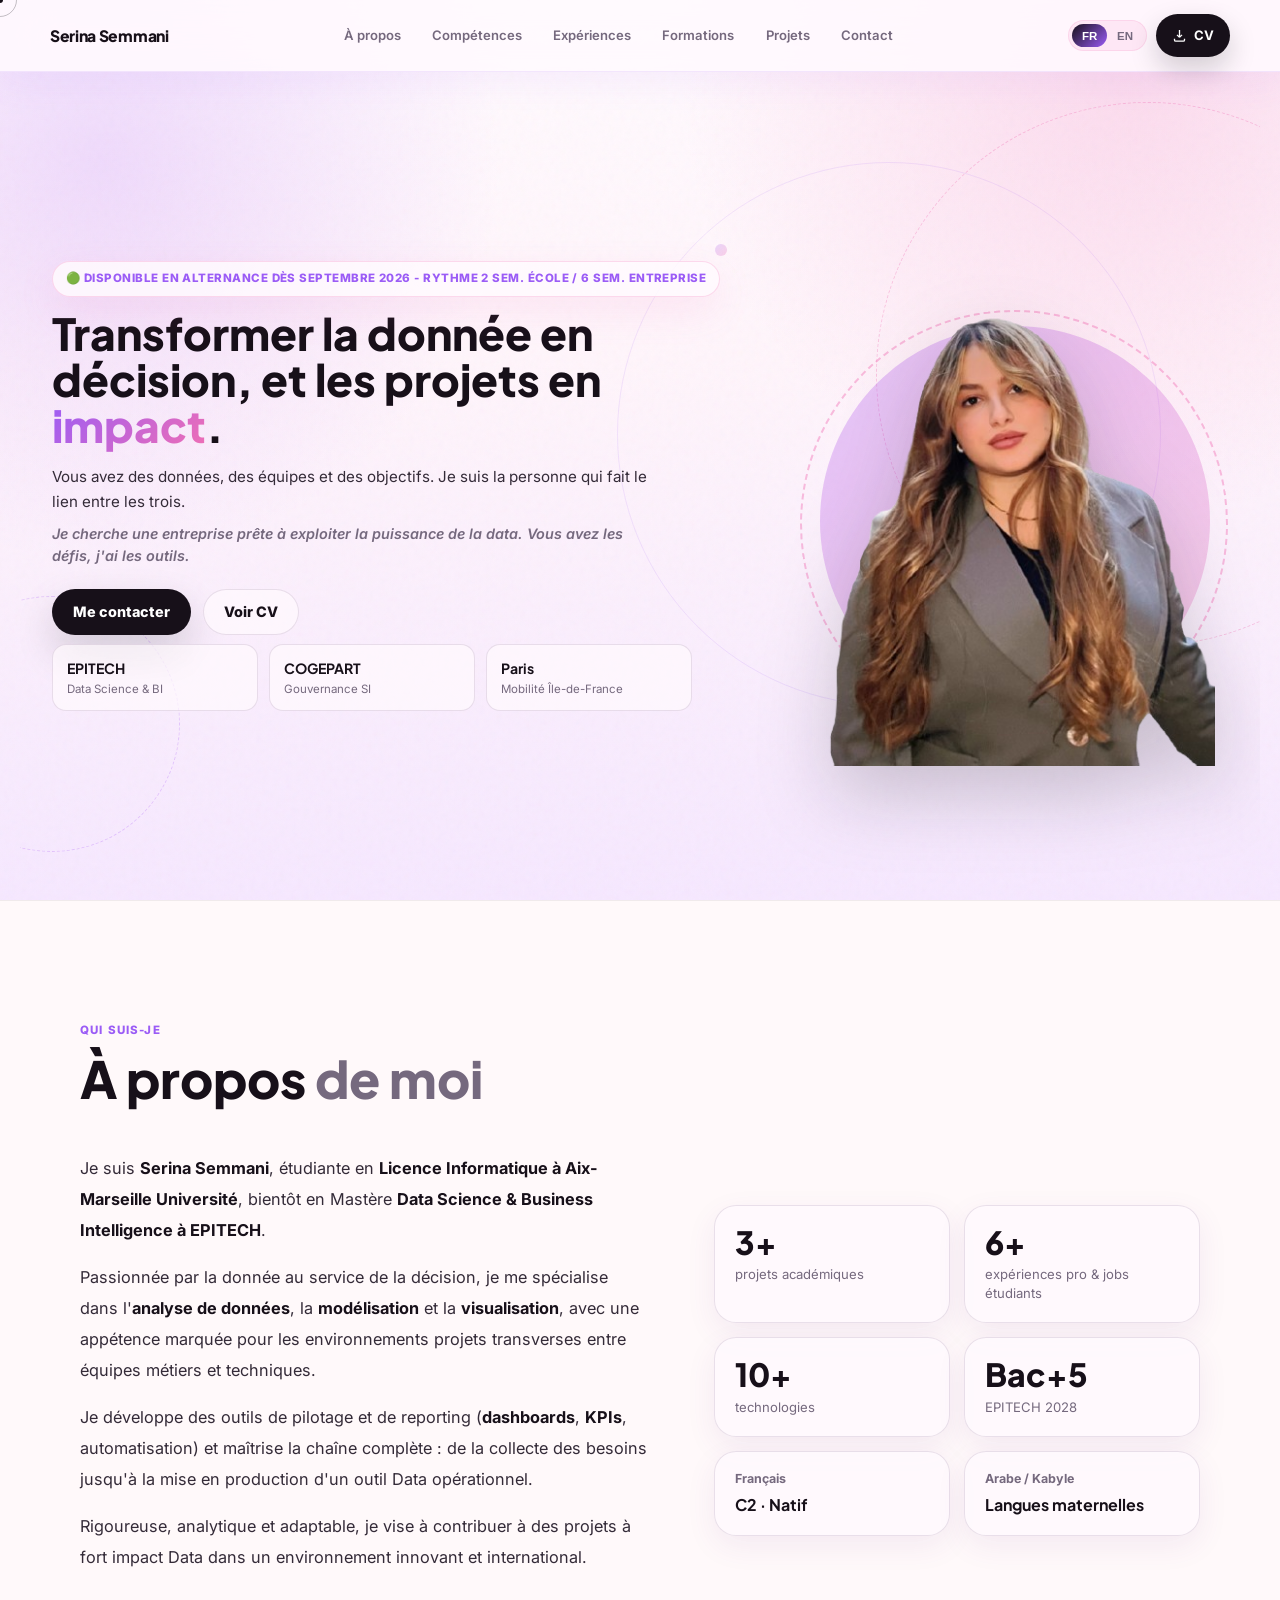
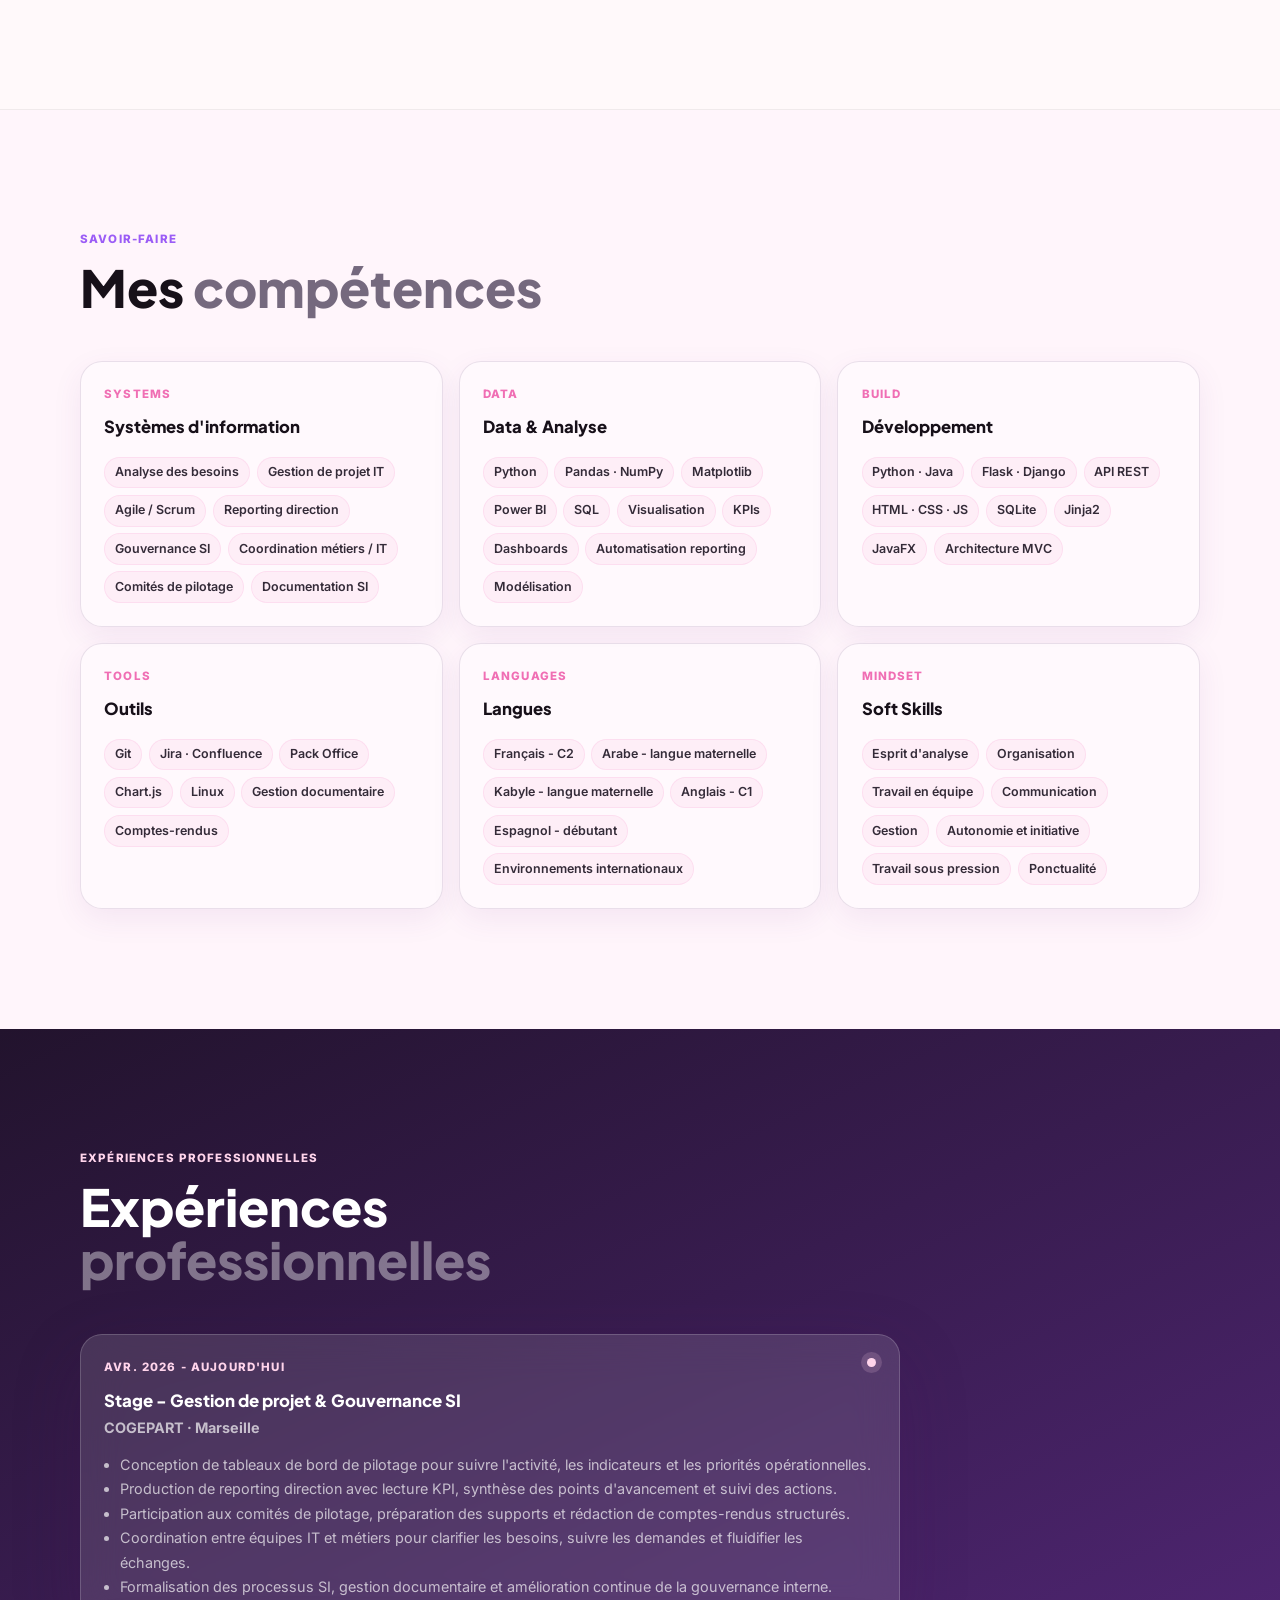
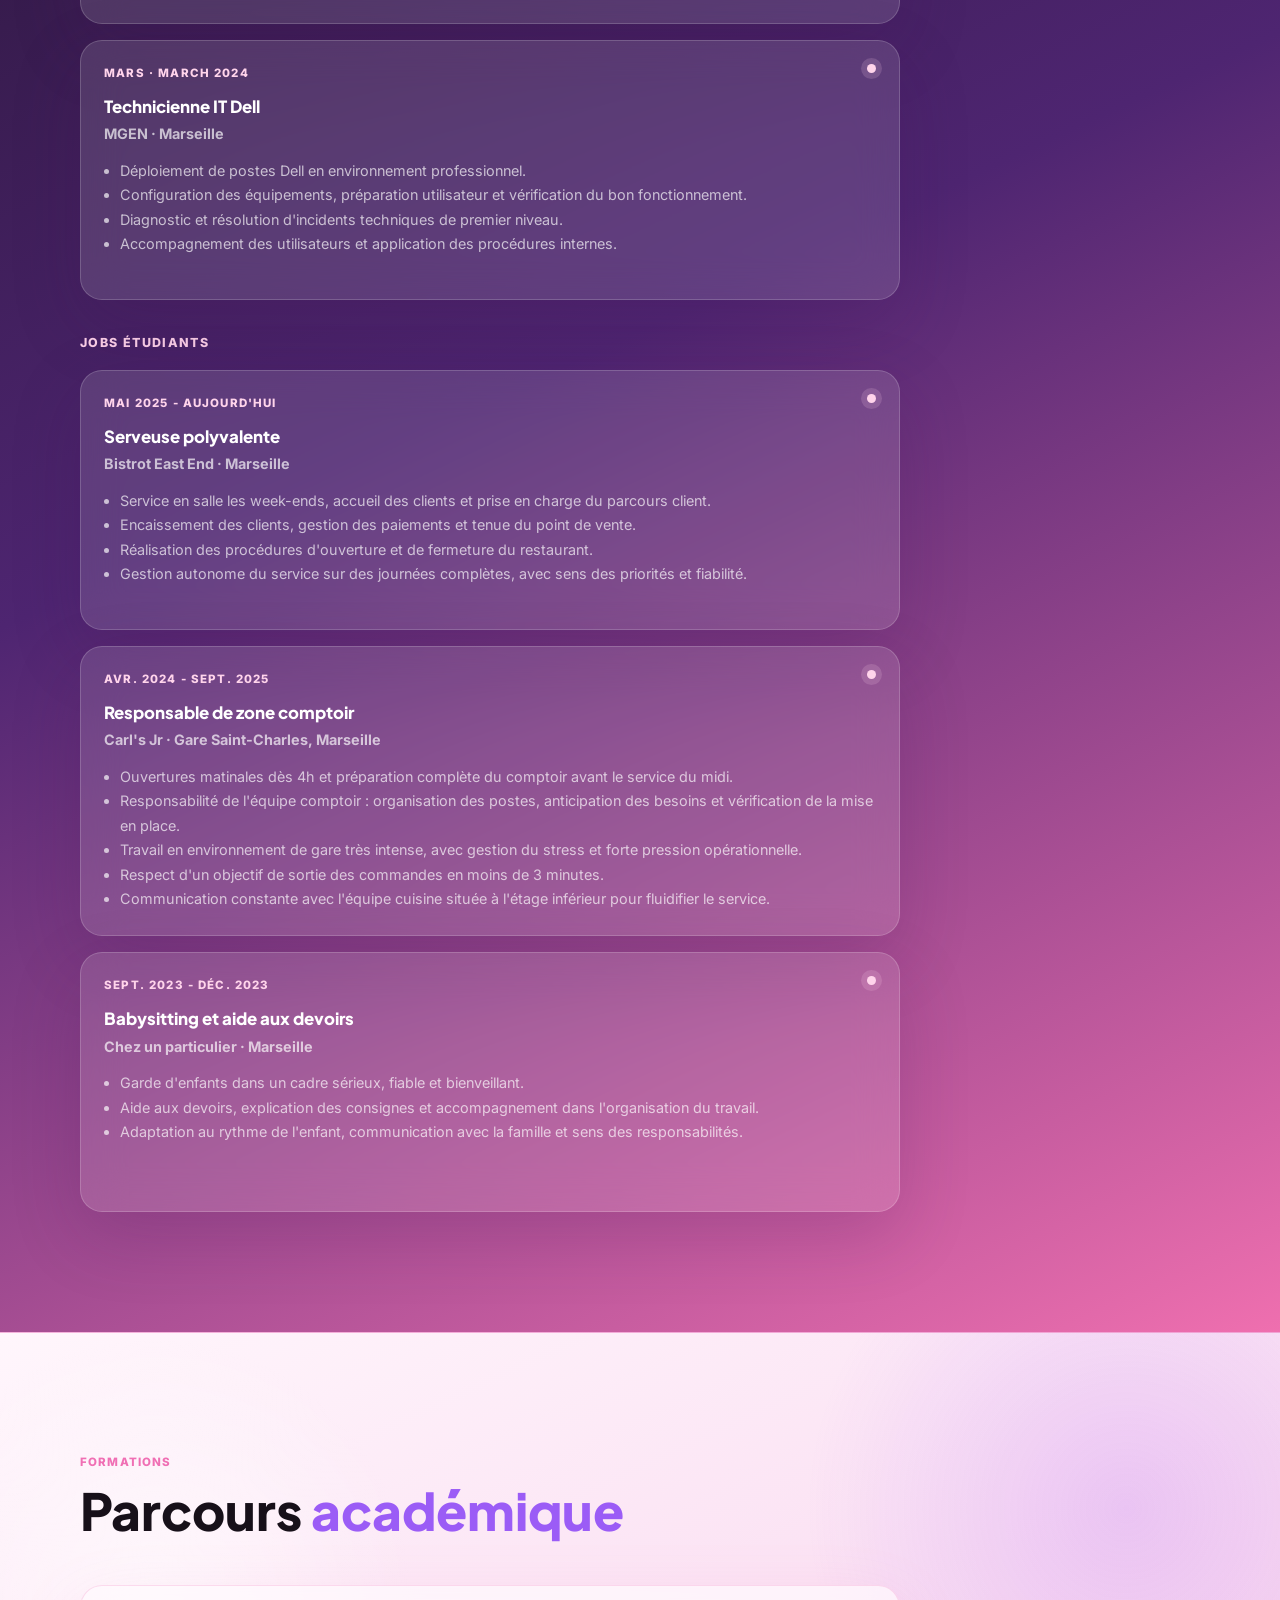
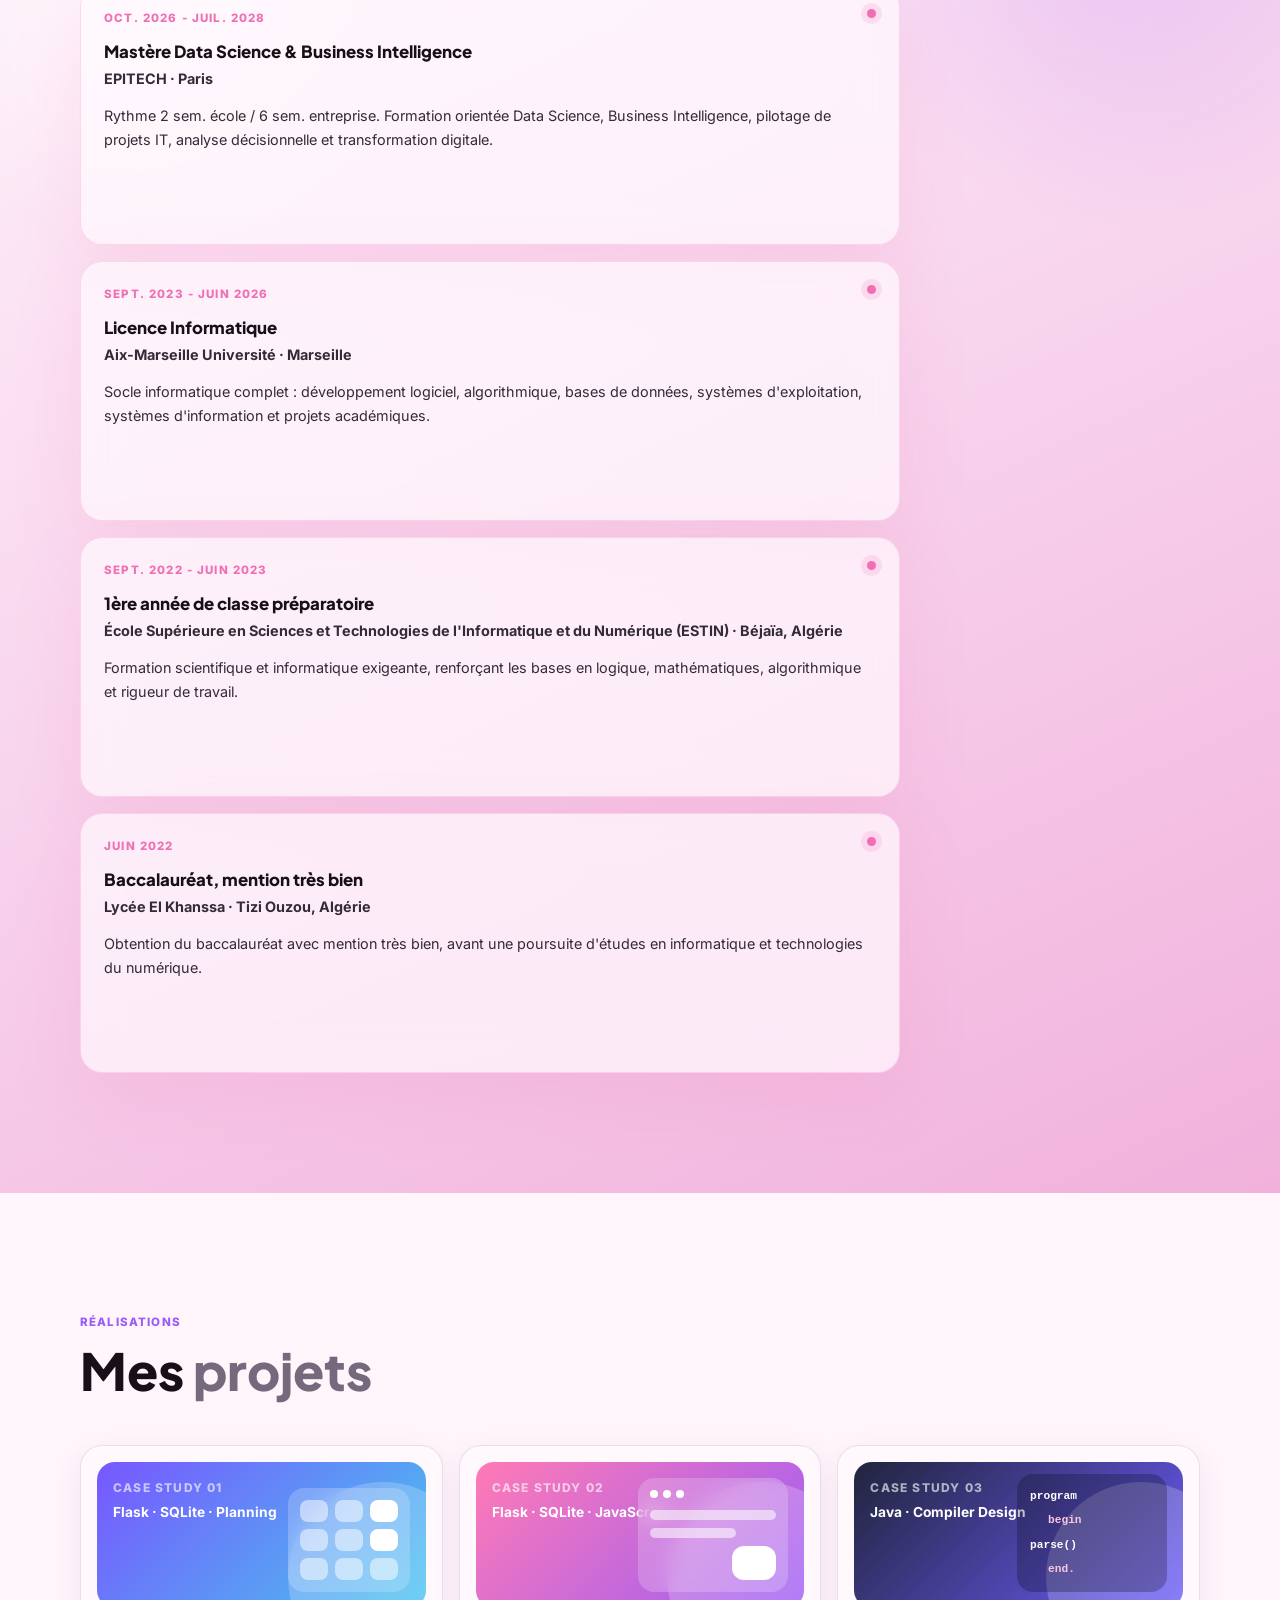
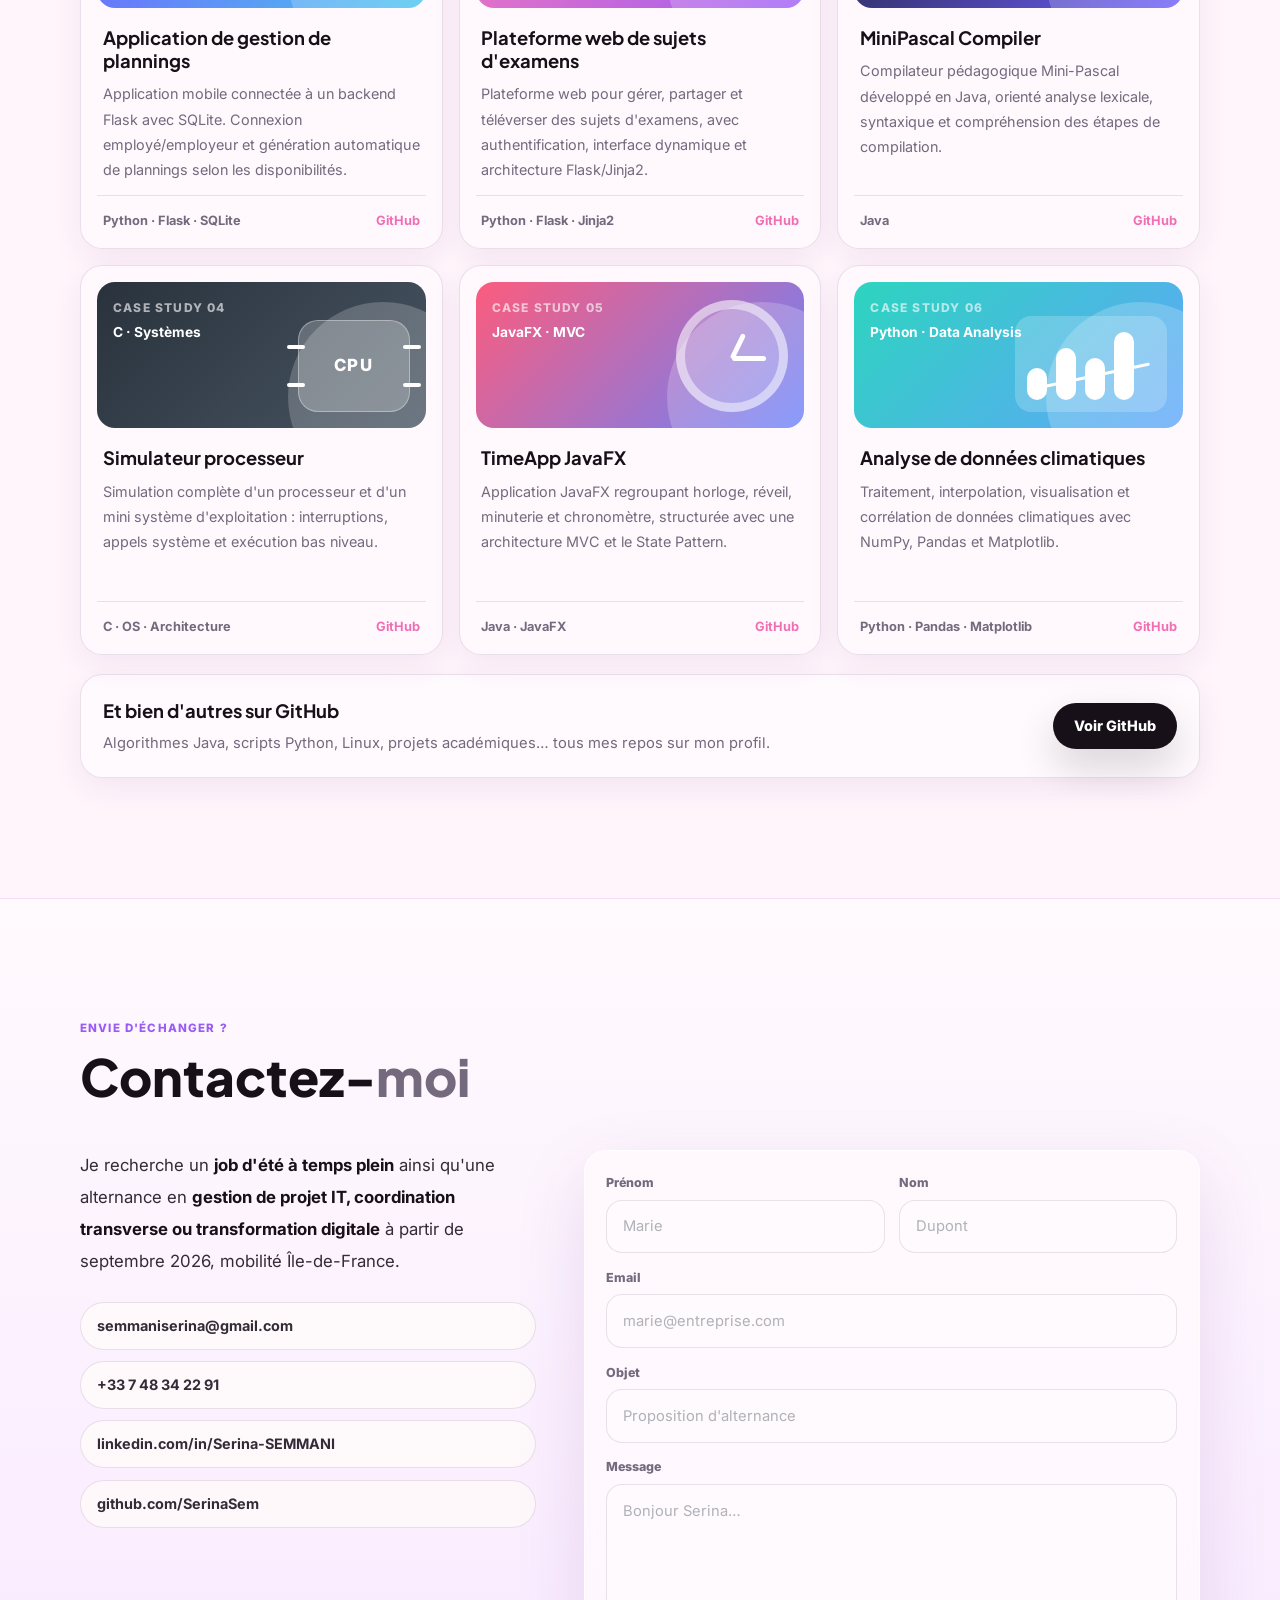
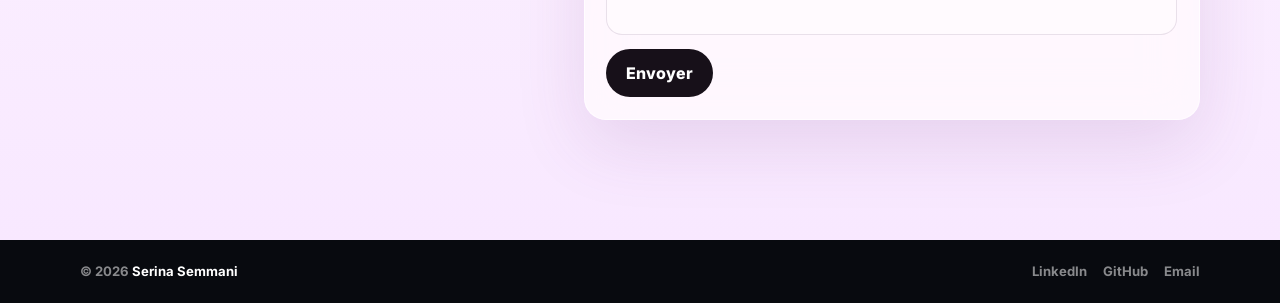
==== commit 50e3e31a: "Ajout des jobs étudiants" ====
--- a/index.html
+++ b/index.html
@@ -33,7 +33,7 @@
       <button class="lang-btn active" id="btn-fr" type="button" onclick="setLang('fr')">FR</button>
       <button class="lang-btn" id="btn-en" type="button" onclick="setLang('en')">EN</button>
     </div>
-    <a href="CV_Serina.pdf" class="nav-cv" download>
+    <a href="CV_Job_Ete_Serina.pdf" class="nav-cv" download>
       <svg viewBox="0 0 24 24" fill="none" stroke="currentColor" stroke-width="2.1" aria-hidden="true"><path d="M12 15V3m0 12-4-4m4 4 4-4"/><path d="M4 17v2a2 2 0 0 0 2 2h12a2 2 0 0 0 2-2v-2"/></svg>
       <span data-fr>CV</span><span data-en>Resume</span>
     </a>
@@ -69,7 +69,7 @@
         <a href="#contact-sec" class="btn btn-primary">
           <span data-fr>Me contacter</span><span data-en>Get in touch</span>
         </a>
-        <a href="CV_Serina.pdf" class="btn btn-secondary" target="_blank" rel="noreferrer">
+        <a href="CV_Job_Ete_Serina.pdf" class="btn btn-secondary" target="_blank" rel="noreferrer">
           <span data-fr>Voir CV</span><span data-en>View resume</span>
         </a>
       </div>
@@ -106,11 +106,11 @@
         </div>
         <div class="metrics-grid">
           <div class="metric-card"><div class="metric-number">3+</div><div class="metric-label" data-fr>projets académiques</div><div class="metric-label" data-en>academic projects</div></div>
-          <div class="metric-card"><div class="metric-number">2</div><div class="metric-label" data-fr>expériences pro</div><div class="metric-label" data-en>professional experiences</div></div>
+          <div class="metric-card"><div class="metric-number">6+</div><div class="metric-label" data-fr>expériences pro & jobs étudiants</div><div class="metric-label" data-en>professional and student jobs</div></div>
           <div class="metric-card"><div class="metric-number">10+</div><div class="metric-label" data-fr>technologies</div><div class="metric-label" data-en>technologies</div></div>
           <div class="metric-card"><div class="metric-number">Bac+5</div><div class="metric-label">EPITECH 2028</div></div>
           <div class="language-card"><span>Français</span><strong>C2 · Natif</strong></div>
-          <div class="language-card"><span>English</span><strong>C1 · Fluent</strong></div>
+          <div class="language-card"><span>Arabe / Kabyle</span><strong>Langues maternelles</strong></div>
         </div>
       </div>
     </div>
@@ -148,12 +148,12 @@
         <article class="skill-card">
           <div class="skill-kicker">Languages</div>
           <h3 data-fr>Langues</h3><h3 data-en>Languages</h3>
-          <div class="tags"><span data-fr>Français - C2</span><span data-en>French - C2</span><span data-fr>Anglais - C1</span><span data-en>English - C1</span><span data-fr>Environnements internationaux</span><span data-en>International environments</span></div>
+          <div class="tags"><span data-fr>Français - C2</span><span data-en>French - C2</span><span data-fr>Arabe - langue maternelle</span><span data-en>Arabic - native</span><span data-fr>Kabyle - langue maternelle</span><span data-en>Kabyle - native</span><span data-fr>Anglais - C1</span><span data-en>English - C1</span><span data-fr>Espagnol - débutant</span><span data-en>Spanish - beginner</span><span data-fr>Environnements internationaux</span><span data-en>International environments</span></div>
         </article>
         <article class="skill-card">
           <div class="skill-kicker">Mindset</div>
           <h3>Soft Skills</h3>
-          <div class="tags"><span data-fr>Esprit d'analyse</span><span data-en>Analytical mindset</span><span data-fr>Organisation</span><span data-en>Organization</span><span data-fr>Travail en équipe</span><span data-en>Teamwork</span><span>Communication</span><span data-fr>Autonomie</span><span data-en>Autonomy</span></div>
+          <div class="tags"><span data-fr>Esprit d'analyse</span><span data-en>Analytical mindset</span><span data-fr>Organisation</span><span data-en>Organization</span><span data-fr>Travail en équipe</span><span data-en>Teamwork</span><span>Communication</span><span data-fr>Gestion</span><span data-en>Management</span><span data-fr>Autonomie et initiative</span><span data-en>Autonomy and initiative</span><span data-fr>Travail sous pression</span><span data-en>Working under pressure</span><span data-fr>Ponctualité</span><span data-en>Punctuality</span></div>
         </article>
       </div>
     </div>
@@ -184,6 +184,35 @@
             </article>
           </div>
         </div>
+
+        <div class="timeline-group">
+          <div class="timeline-group-title" data-fr>Jobs étudiants</div>
+          <div class="timeline-group-title" data-en>Student jobs</div>
+          <div class="timeline-grid timeline-grid-stacked">
+            <article class="timeline-card">
+              <div class="timeline-date" data-fr>Mai 2025 - Aujourd'hui</div><div class="timeline-date" data-en>May 2025 - Present</div>
+              <h3 data-fr>Serveuse polyvalente</h3><h3 data-en>Versatile waitress</h3>
+              <p class="timeline-place">Bistrot East End · Marseille</p>
+              <ul data-fr><li>Service en salle les week-ends, accueil des clients et prise en charge du parcours client.</li><li>Encaissement des clients, gestion des paiements et tenue du point de vente.</li><li>Réalisation des procédures d'ouverture et de fermeture du restaurant.</li><li>Gestion autonome du service sur des journées complètes, avec sens des priorités et fiabilité.</li></ul>
+              <ul data-en><li>Weekend table service, customer greeting and customer journey support.</li><li>Customer checkout, payment handling and point-of-sale management.</li><li>Opening and closing procedures for the restaurant.</li><li>Autonomous management of full service days, with prioritization and reliability.</li></ul>
+            </article>
+            <article class="timeline-card">
+              <div class="timeline-date" data-fr>Avr. 2024 - Sept. 2025</div><div class="timeline-date" data-en>Apr. 2024 - Sept. 2025</div>
+              <h3 data-fr>Responsable de zone comptoir</h3><h3 data-en>Counter area manager</h3>
+              <p class="timeline-place">Carl's Jr · Gare Saint-Charles, Marseille</p>
+              <ul data-fr><li>Ouvertures matinales dès 4h et préparation complète du comptoir avant le service du midi.</li><li>Responsabilité de l'équipe comptoir : organisation des postes, anticipation des besoins et vérification de la mise en place.</li><li>Travail en environnement de gare très intense, avec gestion du stress et forte pression opérationnelle.</li><li>Respect d'un objectif de sortie des commandes en moins de 3 minutes.</li><li>Communication constante avec l'équipe cuisine située à l'étage inférieur pour fluidifier le service.</li></ul>
+              <ul data-en><li>Early morning openings from 4 a.m. and full counter preparation before lunch service.</li><li>Counter team responsibility: workstation organization, needs anticipation and setup checks.</li><li>Work in a very intense train station environment, with stress management and strong operational pressure.</li><li>Compliance with a target of serving orders in under 3 minutes.</li><li>Constant communication with the kitchen team located downstairs to keep service smooth.</li></ul>
+            </article>
+            <article class="timeline-card">
+              <div class="timeline-date" data-fr>Sept. 2023 - Déc. 2023</div><div class="timeline-date" data-en>Sept. 2023 - Dec. 2023</div>
+              <h3 data-fr>Babysitting et aide aux devoirs</h3><h3 data-en>Babysitting and homework support</h3>
+              <p class="timeline-place" data-fr>Chez un particulier · Marseille</p>
+              <p class="timeline-place" data-en>Private household · Marseille</p>
+              <ul data-fr><li>Garde d'enfants dans un cadre sérieux, fiable et bienveillant.</li><li>Aide aux devoirs, explication des consignes et accompagnement dans l'organisation du travail.</li><li>Adaptation au rythme de l'enfant, communication avec la famille et sens des responsabilités.</li></ul>
+              <ul data-en><li>Childcare in a serious, reliable and caring environment.</li><li>Homework support, explanation of instructions and help with work organization.</li><li>Adaptation to the child's rhythm, communication with the family and sense of responsibility.</li></ul>
+            </article>
+          </div>
+        </div>
       </div>
     </div>
   </section>
@@ -211,6 +240,22 @@
               <p data-fr>Socle informatique complet : développement logiciel, algorithmique, bases de données, systèmes d'exploitation, systèmes d'information et projets académiques.</p>
               <p data-en>Complete computer science foundation: software development, algorithms, databases, operating systems, information systems and academic projects.</p>
             </article>
+            <article class="timeline-card">
+              <div class="timeline-date">Sept. 2022 - Juin 2023</div>
+              <h3 data-fr>1ère année de classe préparatoire</h3><h3 data-en>First year of preparatory studies</h3>
+              <p class="timeline-place" data-fr>École Supérieure en Sciences et Technologies de l'Informatique et du Numérique (ESTIN) · Béjaïa, Algérie</p>
+              <p class="timeline-place" data-en>Higher School of Computer Science and Digital Technologies (ESTIN) · Bejaia, Algeria</p>
+              <p data-fr>Formation scientifique et informatique exigeante, renforçant les bases en logique, mathématiques, algorithmique et rigueur de travail.</p>
+              <p data-en>Demanding scientific and computer science training, strengthening foundations in logic, mathematics, algorithms and work discipline.</p>
+            </article>
+            <article class="timeline-card">
+              <div class="timeline-date">Juin 2022</div>
+              <h3 data-fr>Baccalauréat, mention très bien</h3><h3 data-en>High school diploma, highest honors</h3>
+              <p class="timeline-place" data-fr>Lycée El Khanssa · Tizi Ouzou, Algérie</p>
+              <p class="timeline-place" data-en>Lycée El Khanssa · Tizi Ouzou, Algeria</p>
+              <p data-fr>Obtention du baccalauréat avec mention très bien, avant une poursuite d'études en informatique et technologies du numérique.</p>
+              <p data-en>Graduated with highest honors before pursuing studies in computer science and digital technologies.</p>
+            </article>
           </div>
         </div>
       </div>
@@ -225,7 +270,12 @@
       </div>
       <div class="projects-grid reveal">
         <a href="https://github.com/SerinaSem/Application-de-gestion-de-plannings" target="_blank" rel="noreferrer" class="project-card">
-          <div class="project-top"><span>Case study 01</span><strong>Flask · SQLite · Planning</strong></div>
+          <div class="project-top project-visual visual-planning">
+            <div class="project-meta"><span>Case study 01</span><strong>Flask · SQLite · Planning</strong></div>
+            <div class="visual-calendar" aria-hidden="true">
+              <div></div><div></div><div class="active"></div><div></div><div></div><div class="active"></div><div></div><div></div><div></div>
+            </div>
+          </div>
           <div class="project-body">
             <h3 data-fr>Application de gestion de plannings</h3><h3 data-en>Scheduling Management Application</h3>
             <p data-fr>Application mobile connectée à un backend Flask avec SQLite. Connexion employé/employeur et génération automatique de plannings selon les disponibilités.</p>
@@ -234,7 +284,13 @@
           <div class="project-footer"><span>Python · Flask · SQLite</span><span>GitHub</span></div>
         </a>
         <a href="https://github.com/SerinaSem/Plateforme-web-de-gestion-et-partage-de-sujets-d-examens" target="_blank" rel="noreferrer" class="project-card">
-          <div class="project-top"><span>Case study 02</span><strong>Flask · SQLite · JavaScript</strong></div>
+          <div class="project-top project-visual visual-platform">
+            <div class="project-meta"><span>Case study 02</span><strong>Flask · SQLite · JavaScript</strong></div>
+            <div class="visual-browser" aria-hidden="true">
+              <div class="browser-bar"><i></i><i></i><i></i></div>
+              <div class="browser-row"></div><div class="browser-row short"></div><div class="browser-upload"></div>
+            </div>
+          </div>
           <div class="project-body">
             <h3 data-fr>Plateforme web de sujets d'examens</h3><h3 data-en>Exam Subject Sharing Platform</h3>
             <p data-fr>Plateforme web pour gérer, partager et téléverser des sujets d'examens, avec authentification, interface dynamique et architecture Flask/Jinja2.</p>
@@ -243,7 +299,12 @@
           <div class="project-footer"><span>Python · Flask · Jinja2</span><span>GitHub</span></div>
         </a>
         <a href="https://github.com/SerinaSem/MiniPascal-Compiler-Java" target="_blank" rel="noreferrer" class="project-card">
-          <div class="project-top"><span>Case study 03</span><strong>Java · Compiler Design</strong></div>
+          <div class="project-top project-visual visual-compiler">
+            <div class="project-meta"><span>Case study 03</span><strong>Java · Compiler Design</strong></div>
+            <div class="visual-code" aria-hidden="true">
+              <span>program</span><span>begin</span><span>parse()</span><span>end.</span>
+            </div>
+          </div>
           <div class="project-body">
             <h3 data-fr>MiniPascal Compiler</h3><h3 data-en>MiniPascal Compiler</h3>
             <p data-fr>Compilateur pédagogique Mini-Pascal développé en Java, orienté analyse lexicale, syntaxique et compréhension des étapes de compilation.</p>
@@ -252,7 +313,10 @@
           <div class="project-footer"><span>Java</span><span>GitHub</span></div>
         </a>
         <a href="https://github.com/SerinaSem/Simulateur-Processeur" target="_blank" rel="noreferrer" class="project-card">
-          <div class="project-top"><span>Case study 04</span><strong>C · Systèmes</strong></div>
+          <div class="project-top project-visual visual-chip">
+            <div class="project-meta"><span>Case study 04</span><strong>C · Systèmes</strong></div>
+            <div class="visual-processor" aria-hidden="true"><span>CPU</span><i></i><i></i><i></i><i></i></div>
+          </div>
           <div class="project-body">
             <h3 data-fr>Simulateur processeur</h3><h3 data-en>Processor Simulator</h3>
             <p data-fr>Simulation complète d'un processeur et d'un mini système d'exploitation : interruptions, appels système et exécution bas niveau.</p>
@@ -261,7 +325,10 @@
           <div class="project-footer"><span>C · OS · Architecture</span><span>GitHub</span></div>
         </a>
         <a href="https://github.com/SerinaSem/TimeApp-JavaFX" target="_blank" rel="noreferrer" class="project-card">
-          <div class="project-top"><span>Case study 05</span><strong>JavaFX · MVC</strong></div>
+          <div class="project-top project-visual visual-time">
+            <div class="project-meta"><span>Case study 05</span><strong>JavaFX · MVC</strong></div>
+            <div class="visual-clock" aria-hidden="true"><span></span><i></i></div>
+          </div>
           <div class="project-body">
             <h3 data-fr>TimeApp JavaFX</h3><h3 data-en>TimeApp JavaFX</h3>
             <p data-fr>Application JavaFX regroupant horloge, réveil, minuterie et chronomètre, structurée avec une architecture MVC et le State Pattern.</p>
@@ -270,7 +337,10 @@
           <div class="project-footer"><span>Java · JavaFX</span><span>GitHub</span></div>
         </a>
         <a href="https://github.com/SerinaSem/Analyse-de-donn-es-climatiques-Python-" target="_blank" rel="noreferrer" class="project-card">
-          <div class="project-top"><span>Case study 06</span><strong>Python · Data Analysis</strong></div>
+          <div class="project-top project-visual visual-climate">
+            <div class="project-meta"><span>Case study 06</span><strong>Python · Data Analysis</strong></div>
+            <div class="visual-chart" aria-hidden="true"><i></i><i></i><i></i><i></i><span></span></div>
+          </div>
           <div class="project-body">
             <h3 data-fr>Analyse de données climatiques</h3><h3 data-en>Climate Data Analysis</h3>
             <p data-fr>Traitement, interpolation, visualisation et corrélation de données climatiques avec NumPy, Pandas et Matplotlib.</p>
@@ -301,8 +371,8 @@
       </div>
       <div class="contact-grid reveal">
         <div class="contact-copy">
-          <p data-fr>Je recherche une alternance en <strong>gestion de projet IT, coordination transverse ou transformation digitale</strong> à partir de septembre 2026, mobilité Île-de-France.</p>
-          <p data-en>I am looking for a work-study contract in <strong>IT project management, cross-functional coordination or digital transformation</strong> from September 2026, Île-de-France area.</p>
+          <p data-fr>Je recherche un <strong>job d'été à temps plein</strong> ainsi qu'une alternance en <strong>gestion de projet IT, coordination transverse ou transformation digitale</strong> à partir de septembre 2026, mobilité Île-de-France.</p>
+          <p data-en>I am looking for a <strong>full-time summer job</strong> as well as a work-study contract in <strong>IT project management, cross-functional coordination or digital transformation</strong> from September 2026, Île-de-France area.</p>
           <div class="contact-links">
             <a href="mailto:semmaniserina@gmail.com">semmaniserina@gmail.com</a>
             <a href="tel:+33748342291">+33 7 48 34 22 91</a>
--- a/Home.css
+++ b/Home.css
@@ -515,8 +515,50 @@
     radial-gradient(circle at 80% 20%,rgba(255,250,254,.24),transparent 10rem);
   color:#fff;
 }
-.project-top span{font-size:.75rem;font-weight:800;text-transform:uppercase;letter-spacing:.1em;color:rgba(255,255,255,.56)}
+.project-visual{position:relative;overflow:hidden}
+.project-visual::before{
+  content:"";
+  position:absolute;
+  inset:auto -16% -44% auto;
+  width:190px;
+  aspect-ratio:1;
+  border-radius:50%;
+  background:rgba(255,255,255,.2);
+}
+.project-meta{position:relative;z-index:2;display:flex;flex-direction:column;gap:.25rem}
+.project-top span{font-size:.75rem;font-weight:800;text-transform:uppercase;letter-spacing:.1em;color:rgba(255,255,255,.62)}
 .project-top strong{color:#fff;font-size:.86rem}
+.visual-planning{background:linear-gradient(135deg,#7857ff,#48c6ef)}
+.visual-platform{background:linear-gradient(135deg,#ff7ab6,#9b5cf6)}
+.visual-compiler{background:linear-gradient(135deg,#21243d,#6d5dfc)}
+.visual-chip{background:linear-gradient(135deg,#29323c,#485563)}
+.visual-time{background:linear-gradient(135deg,#fc5c7d,#6a82fb)}
+.visual-climate{background:linear-gradient(135deg,#2dd4bf,#60a5fa)}
+.visual-calendar,.visual-browser,.visual-code,.visual-processor,.visual-clock,.visual-chart{position:absolute;right:1rem;bottom:1rem;z-index:2}
+.visual-calendar{display:grid;grid-template-columns:repeat(3,28px);gap:7px;padding:12px;border-radius:16px;background:rgba(255,255,255,.2);backdrop-filter:blur(10px)}
+.visual-calendar div{height:22px;border-radius:8px;background:rgba(255,255,255,.5)}
+.visual-calendar .active{background:#fff}
+.visual-browser{width:150px;padding:12px;border-radius:16px;background:rgba(255,255,255,.2);backdrop-filter:blur(10px)}
+.browser-bar{display:flex;gap:5px;margin-bottom:12px}
+.browser-bar i{width:8px;height:8px;border-radius:50%;background:#fff}
+.browser-row{height:10px;border-radius:999px;background:rgba(255,255,255,.55);margin-bottom:8px}
+.browser-row.short{width:68%}
+.browser-upload{width:44px;height:34px;border-radius:12px;background:#fff;margin-left:auto}
+.visual-code{display:grid;gap:6px;width:150px;padding:13px;border-radius:16px;background:rgba(0,0,0,.24);font-family:Consolas,monospace}
+.visual-code span{font-size:.7rem;text-transform:none;letter-spacing:0;color:#fff}
+.visual-code span:nth-child(2),.visual-code span:nth-child(4){margin-left:18px;color:#f9c5df}
+.visual-processor{width:112px;height:92px;border-radius:20px;background:rgba(255,255,255,.22);display:grid;place-items:center;border:1px solid rgba(255,255,255,.35)}
+.visual-processor span{color:#fff;font-size:1.05rem;letter-spacing:.08em}
+.visual-processor i{position:absolute;width:18px;height:4px;border-radius:999px;background:#fff}
+.visual-processor i:nth-of-type(1){left:-12px;top:24px}.visual-processor i:nth-of-type(2){left:-12px;bottom:24px}.visual-processor i:nth-of-type(3){right:-12px;top:24px}.visual-processor i:nth-of-type(4){right:-12px;bottom:24px}
+.visual-clock{width:112px;height:112px;border-radius:50%;border:9px solid rgba(255,255,255,.48);background:rgba(255,255,255,.18)}
+.visual-clock span,.visual-clock i{position:absolute;left:50%;top:50%;transform-origin:left center;background:#fff;border-radius:999px}
+.visual-clock span{width:34px;height:5px;transform:rotate(0deg)}
+.visual-clock i{width:27px;height:5px;transform:rotate(-64deg)}
+.visual-chart{display:flex;align-items:end;gap:9px;width:152px;height:96px;padding:12px;border-radius:16px;background:rgba(255,255,255,.2)}
+.visual-chart i{width:20px;border-radius:999px;background:#fff}
+.visual-chart i:nth-child(1){height:32px}.visual-chart i:nth-child(2){height:52px}.visual-chart i:nth-child(3){height:42px}.visual-chart i:nth-child(4){height:68px}
+.visual-chart span{position:absolute;left:16px;right:16px;bottom:34px;height:3px;border-radius:999px;background:#fff;transform:rotate(-12deg)}
 .project-body{padding:1.15rem .35rem .8rem;flex:1}
 .project-body h3{font-family:var(--font-display);font-size:1.15rem;line-height:1.25;margin-bottom:.6rem}
 .project-body p{color:var(--muted);font-size:.9rem;line-height:1.75}
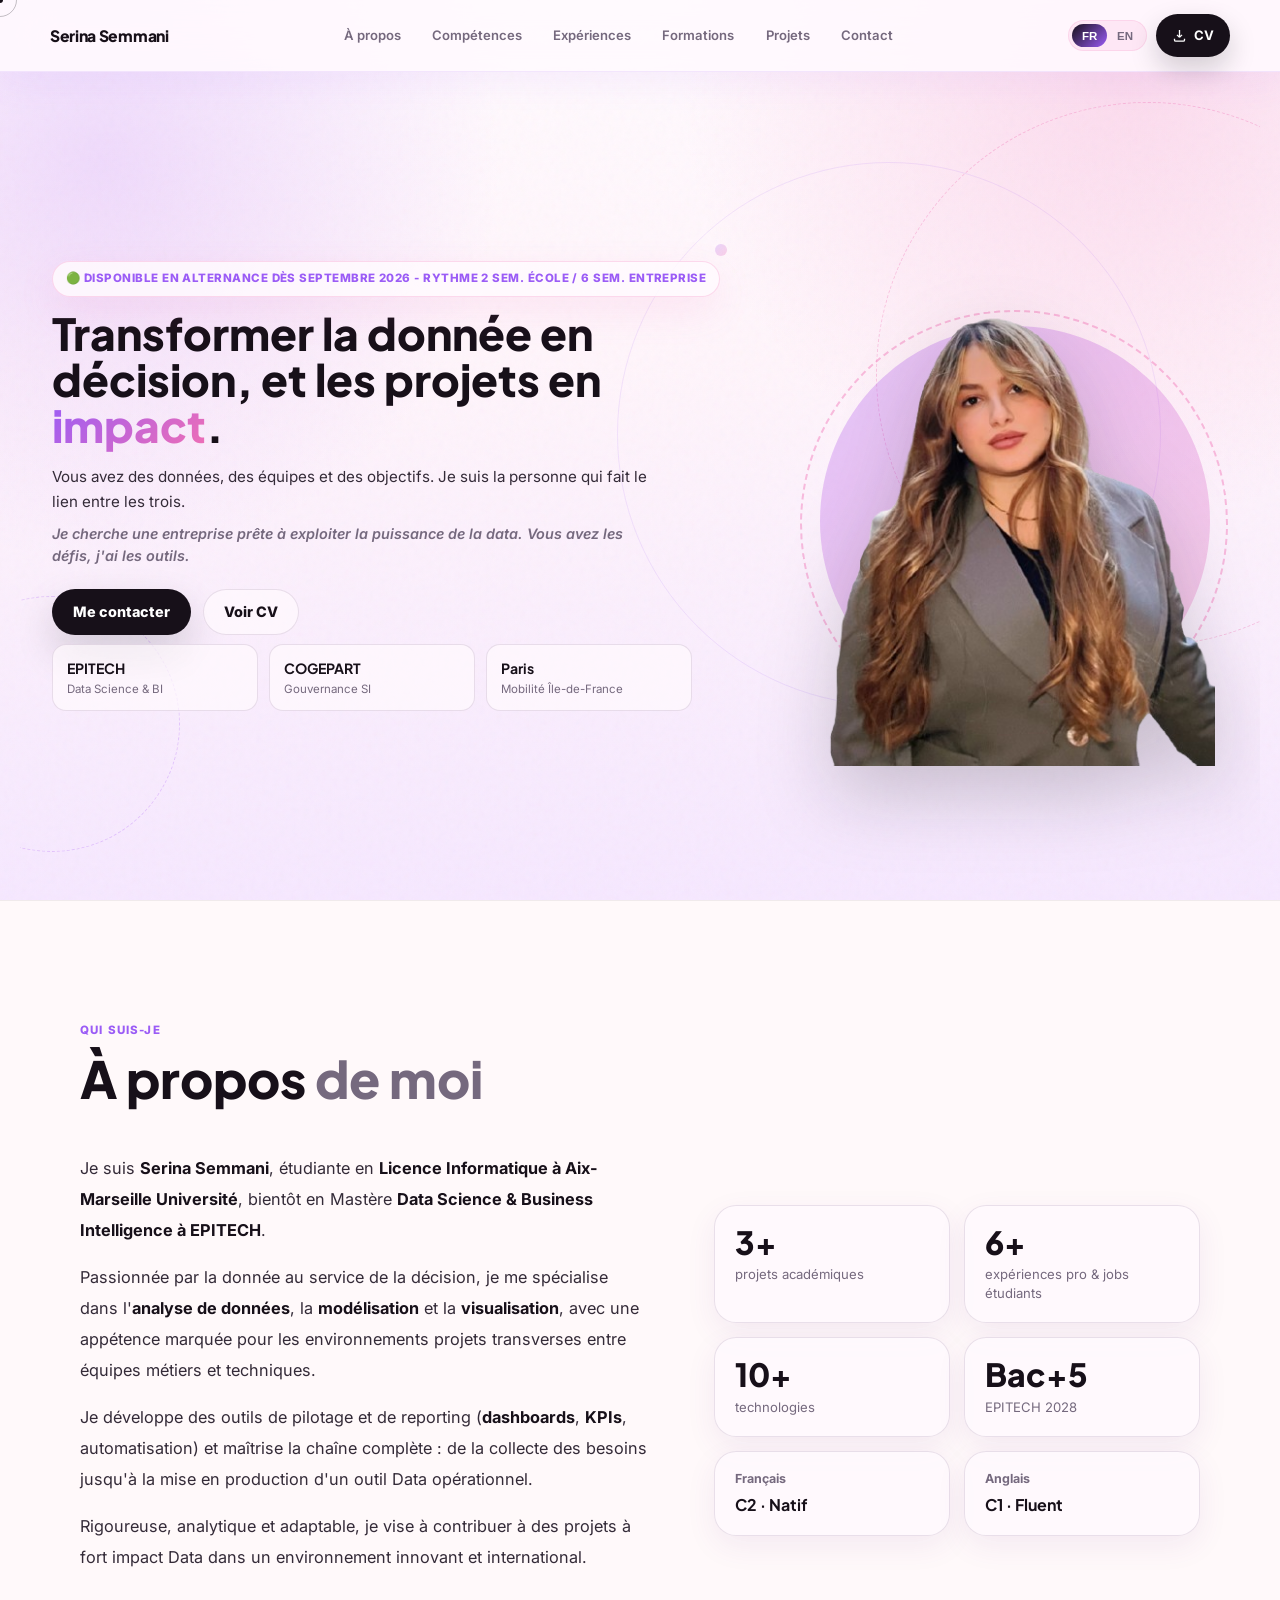
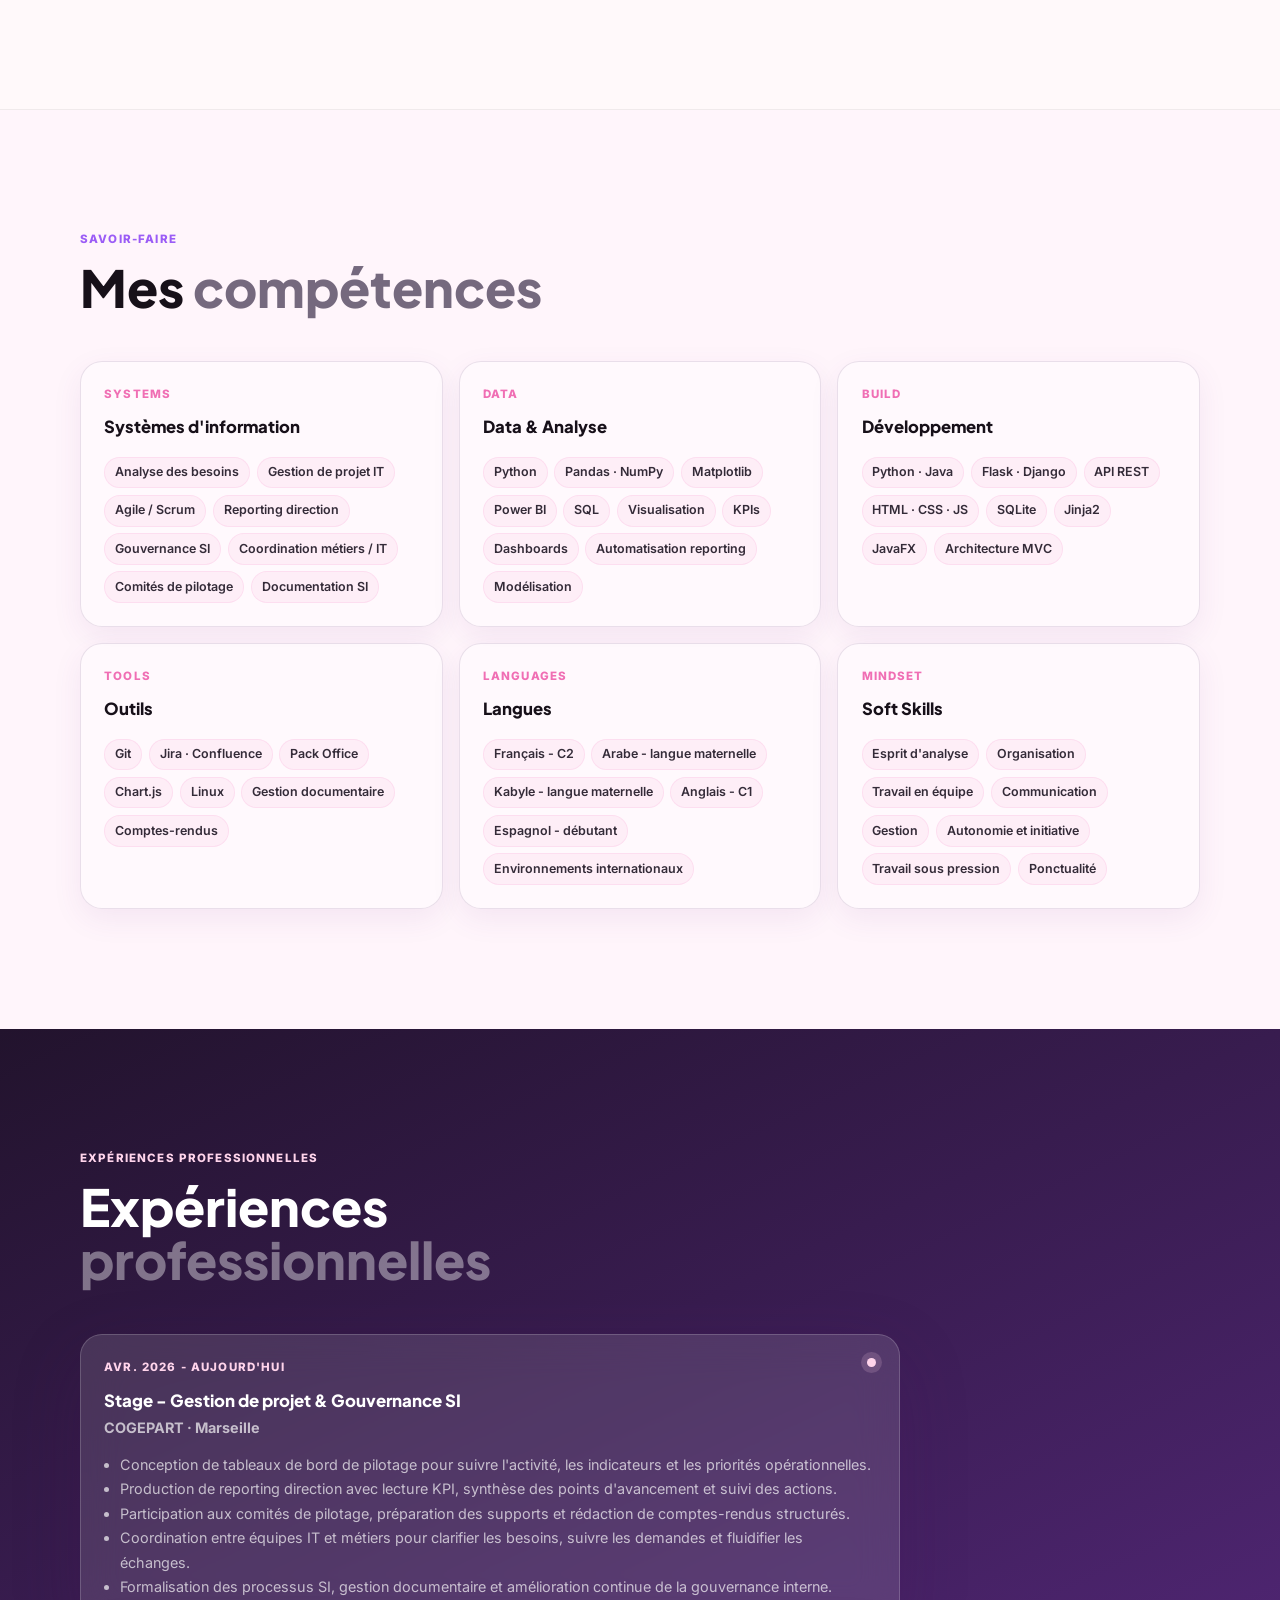
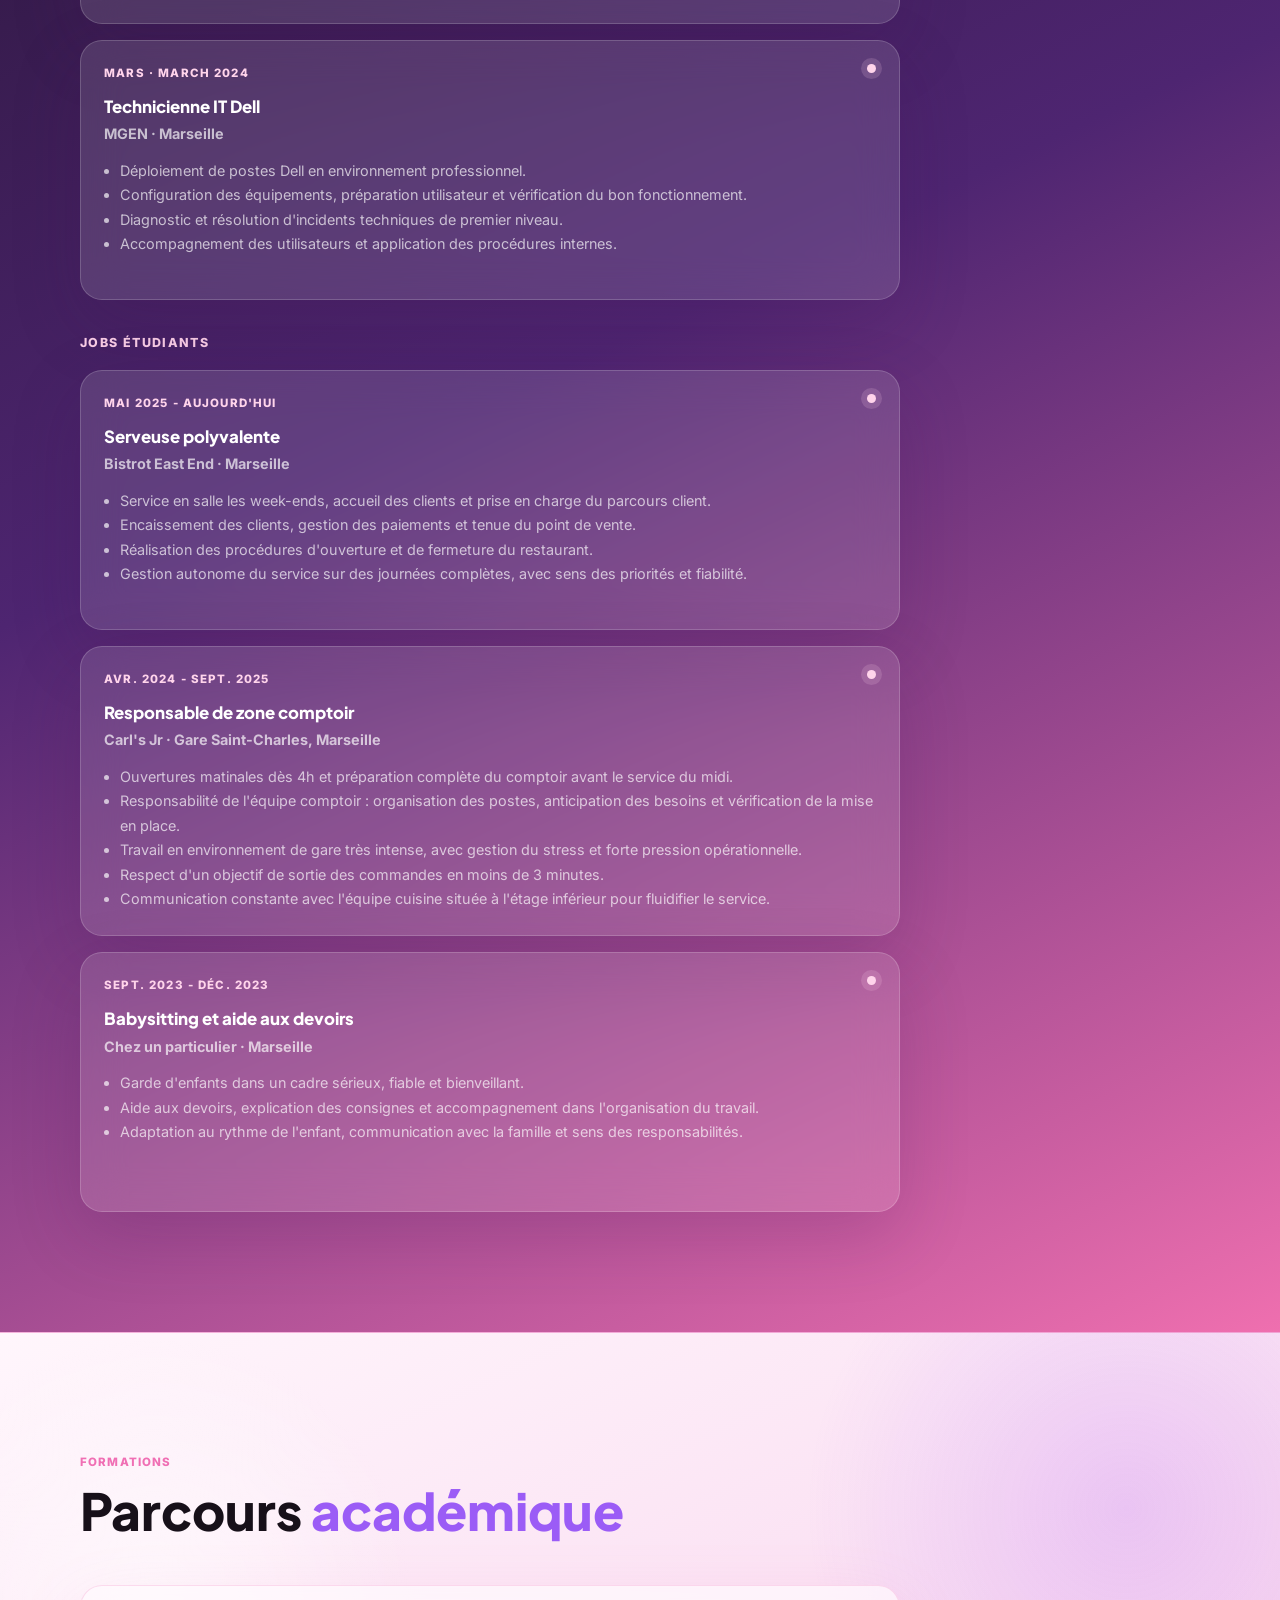
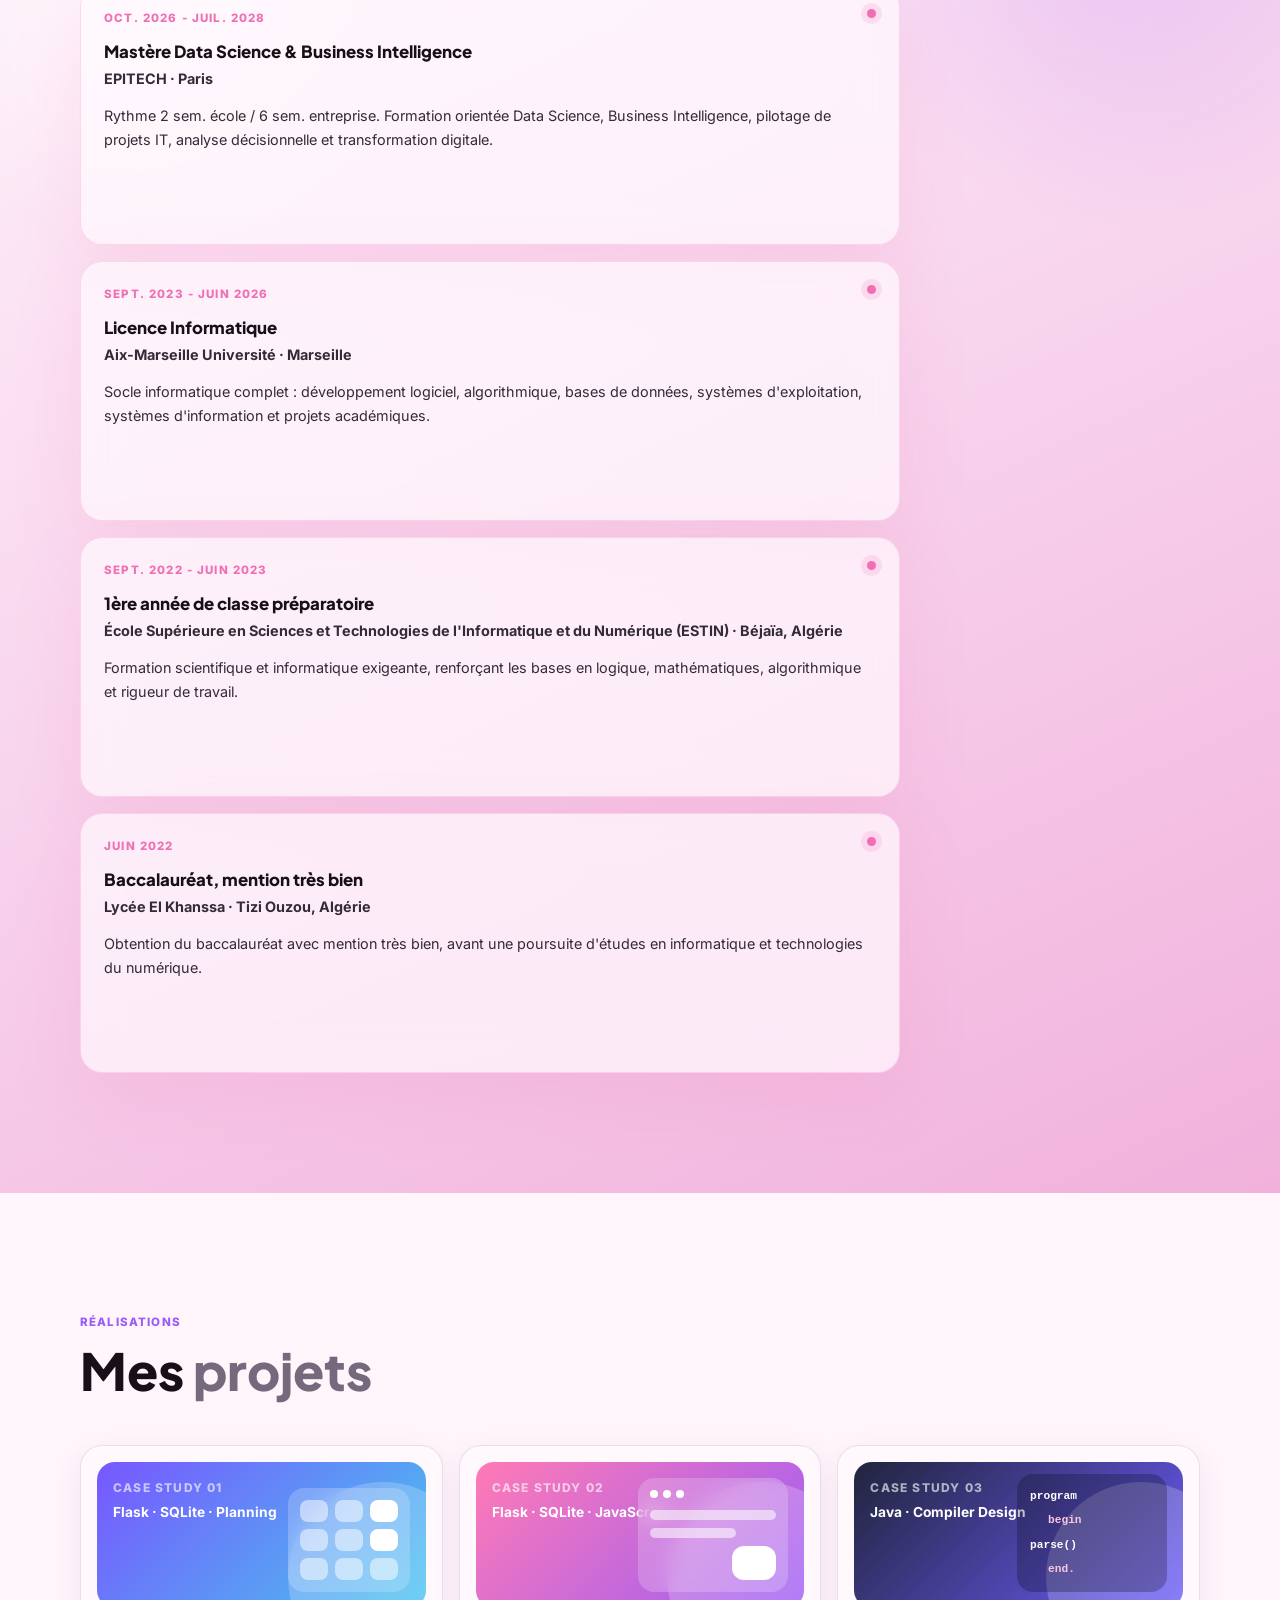
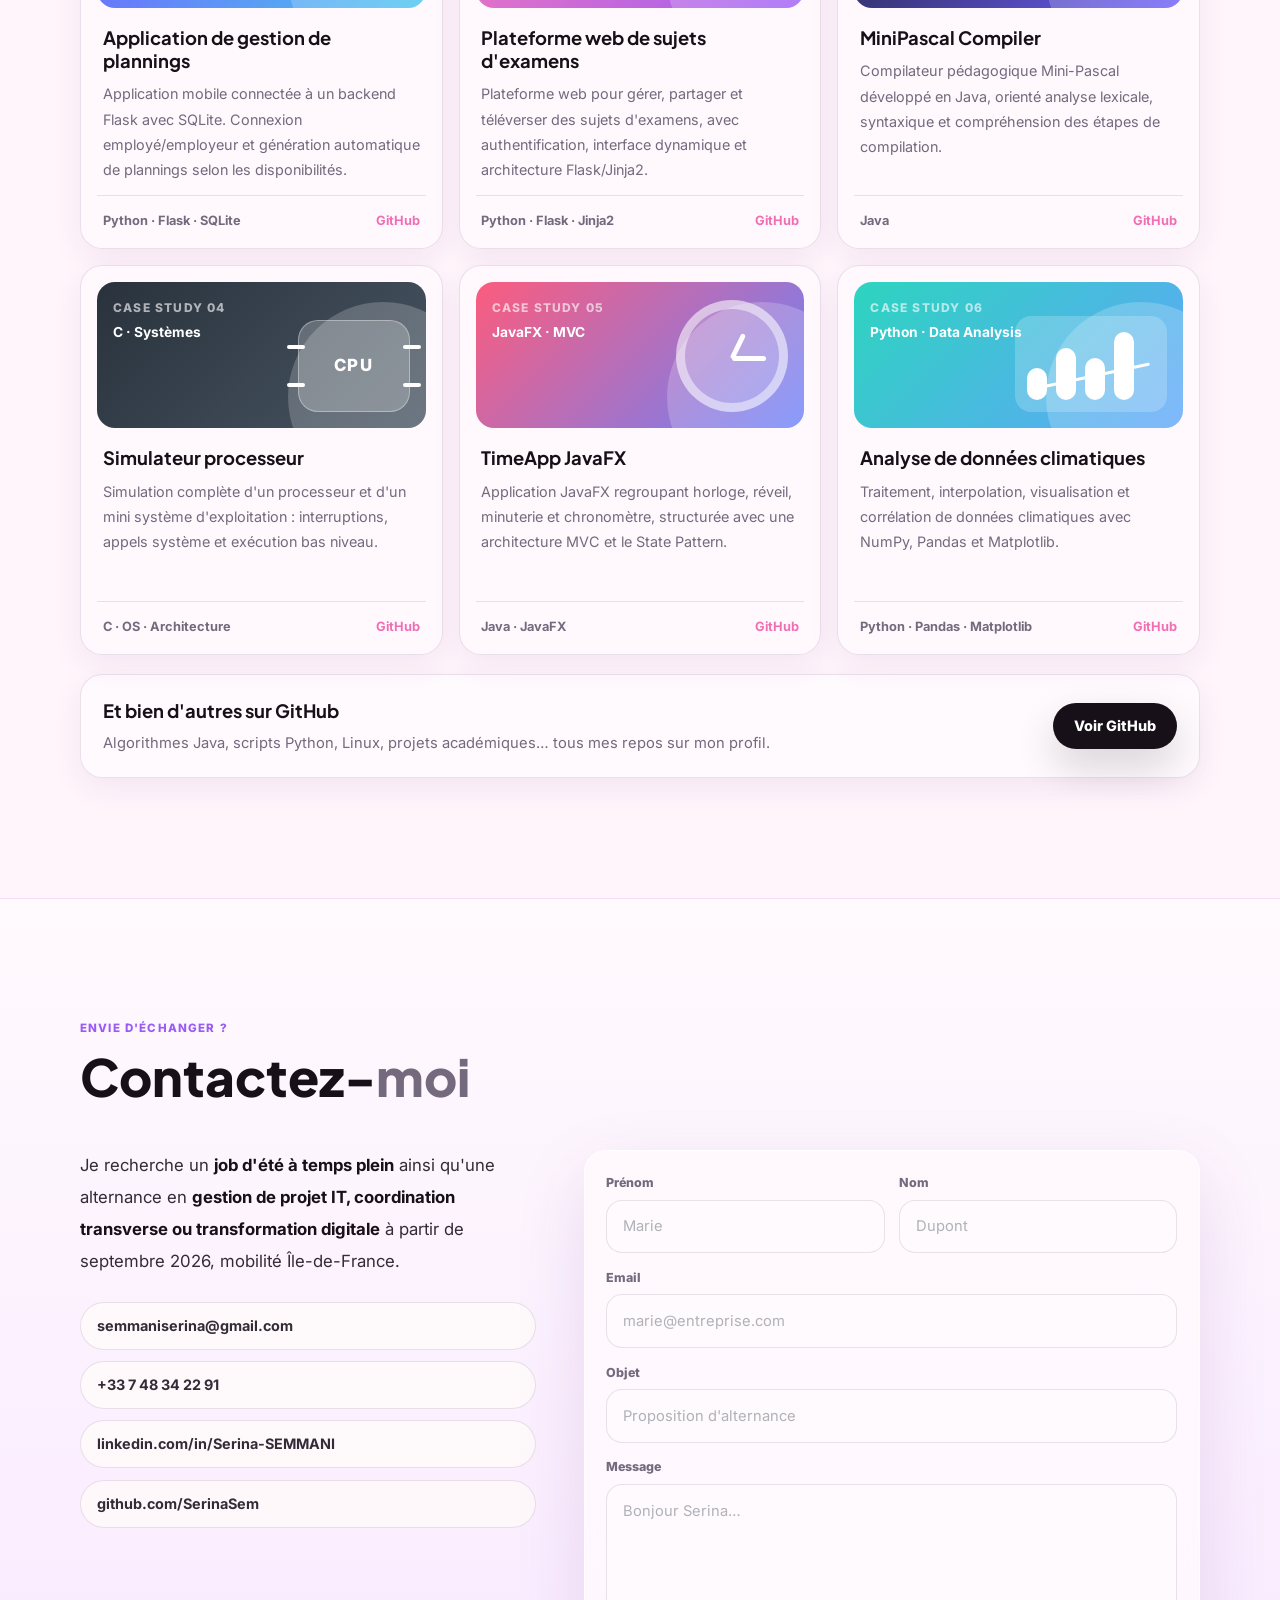
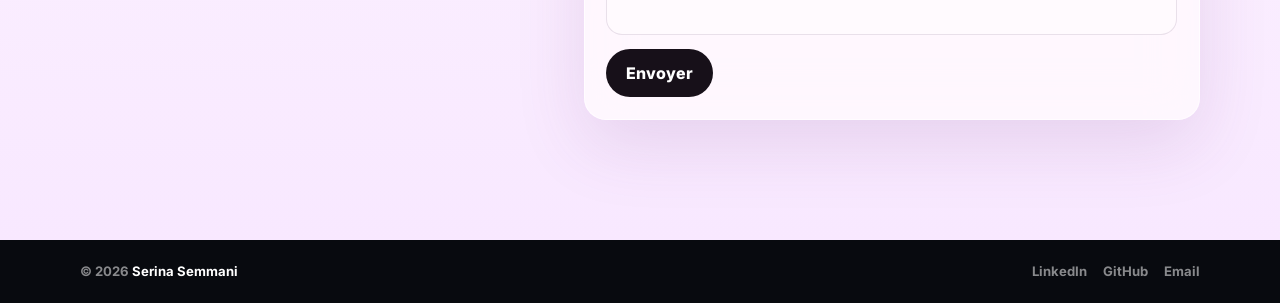
==== commit 7b5f850f: "Ajout des jobs étudiants" ====
--- a/index.html
+++ b/index.html
@@ -110,7 +110,7 @@
           <div class="metric-card"><div class="metric-number">10+</div><div class="metric-label" data-fr>technologies</div><div class="metric-label" data-en>technologies</div></div>
           <div class="metric-card"><div class="metric-number">Bac+5</div><div class="metric-label">EPITECH 2028</div></div>
           <div class="language-card"><span>Français</span><strong>C2 · Natif</strong></div>
-          <div class="language-card"><span>Arabe / Kabyle</span><strong>Langues maternelles</strong></div>
+          <div class="language-card"><span>Anglais</span><strong>C1 · Fluent</strong></div>
         </div>
       </div>
     </div>
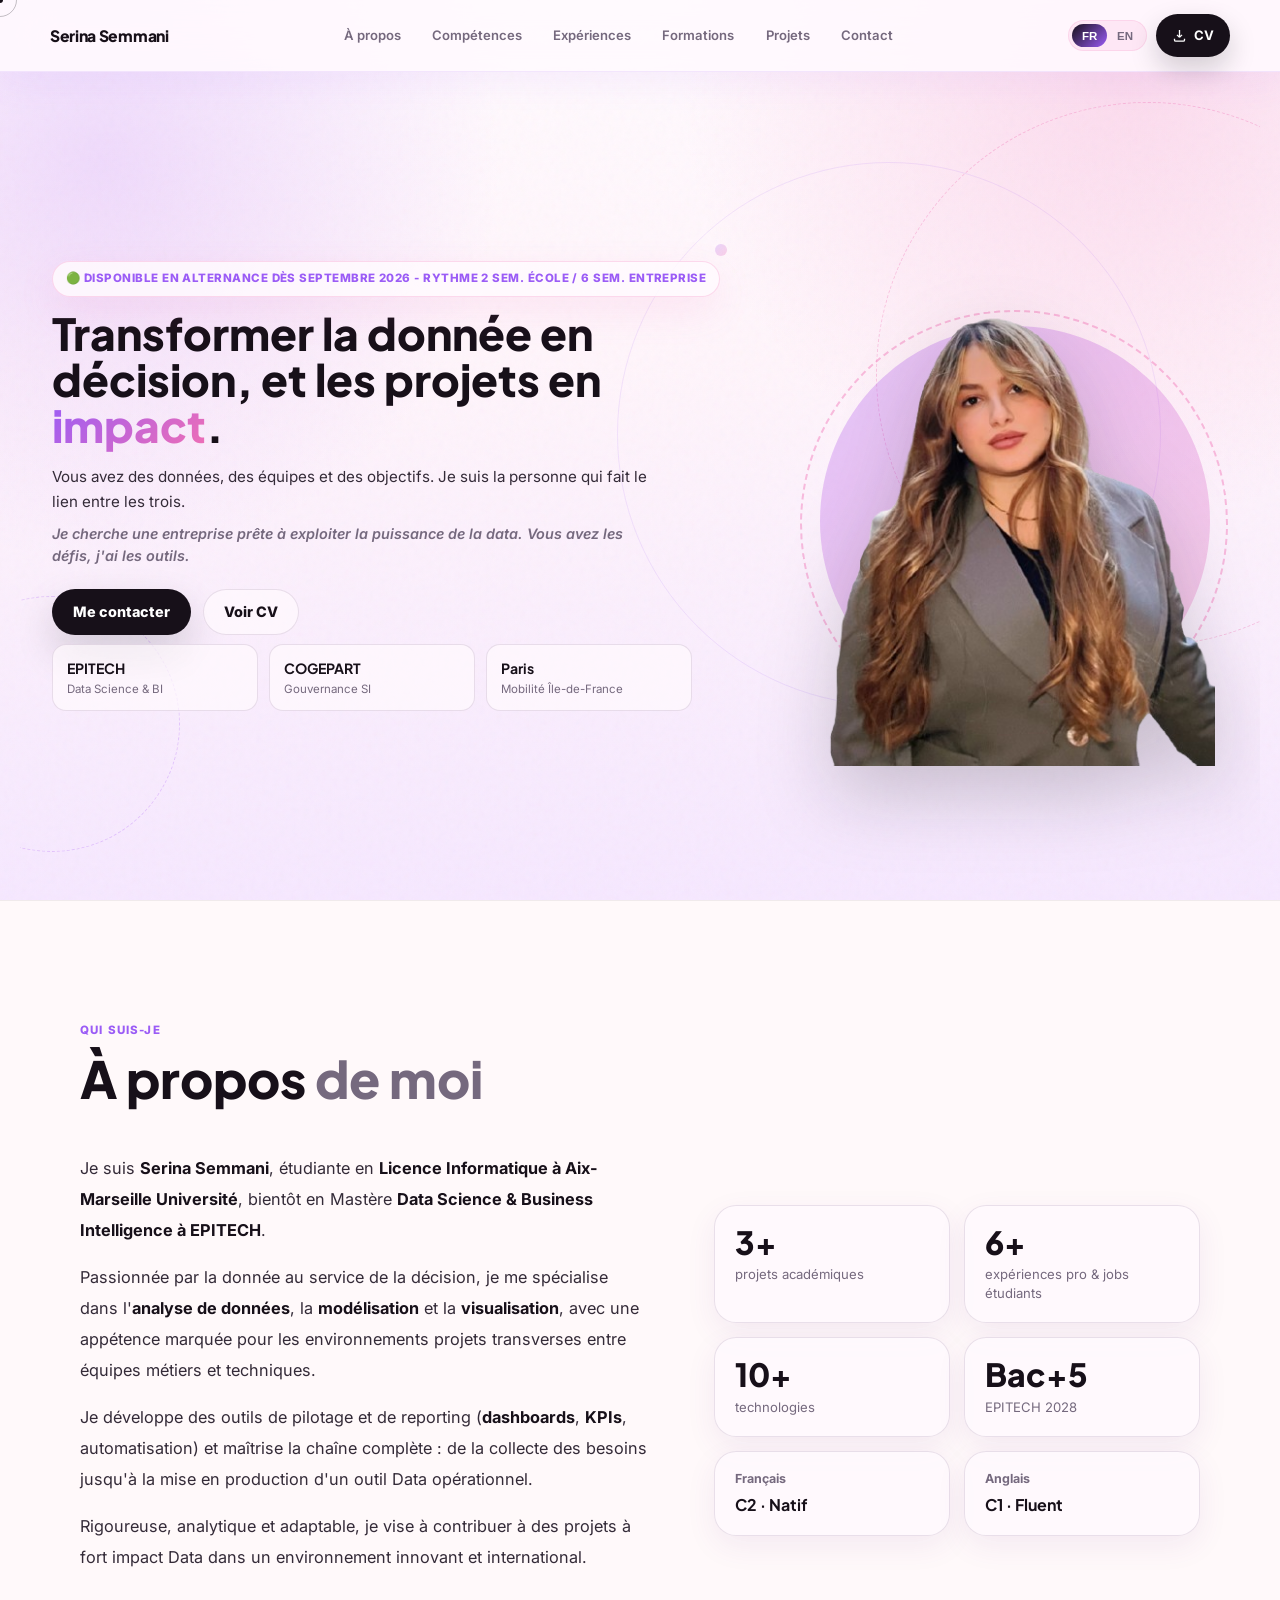
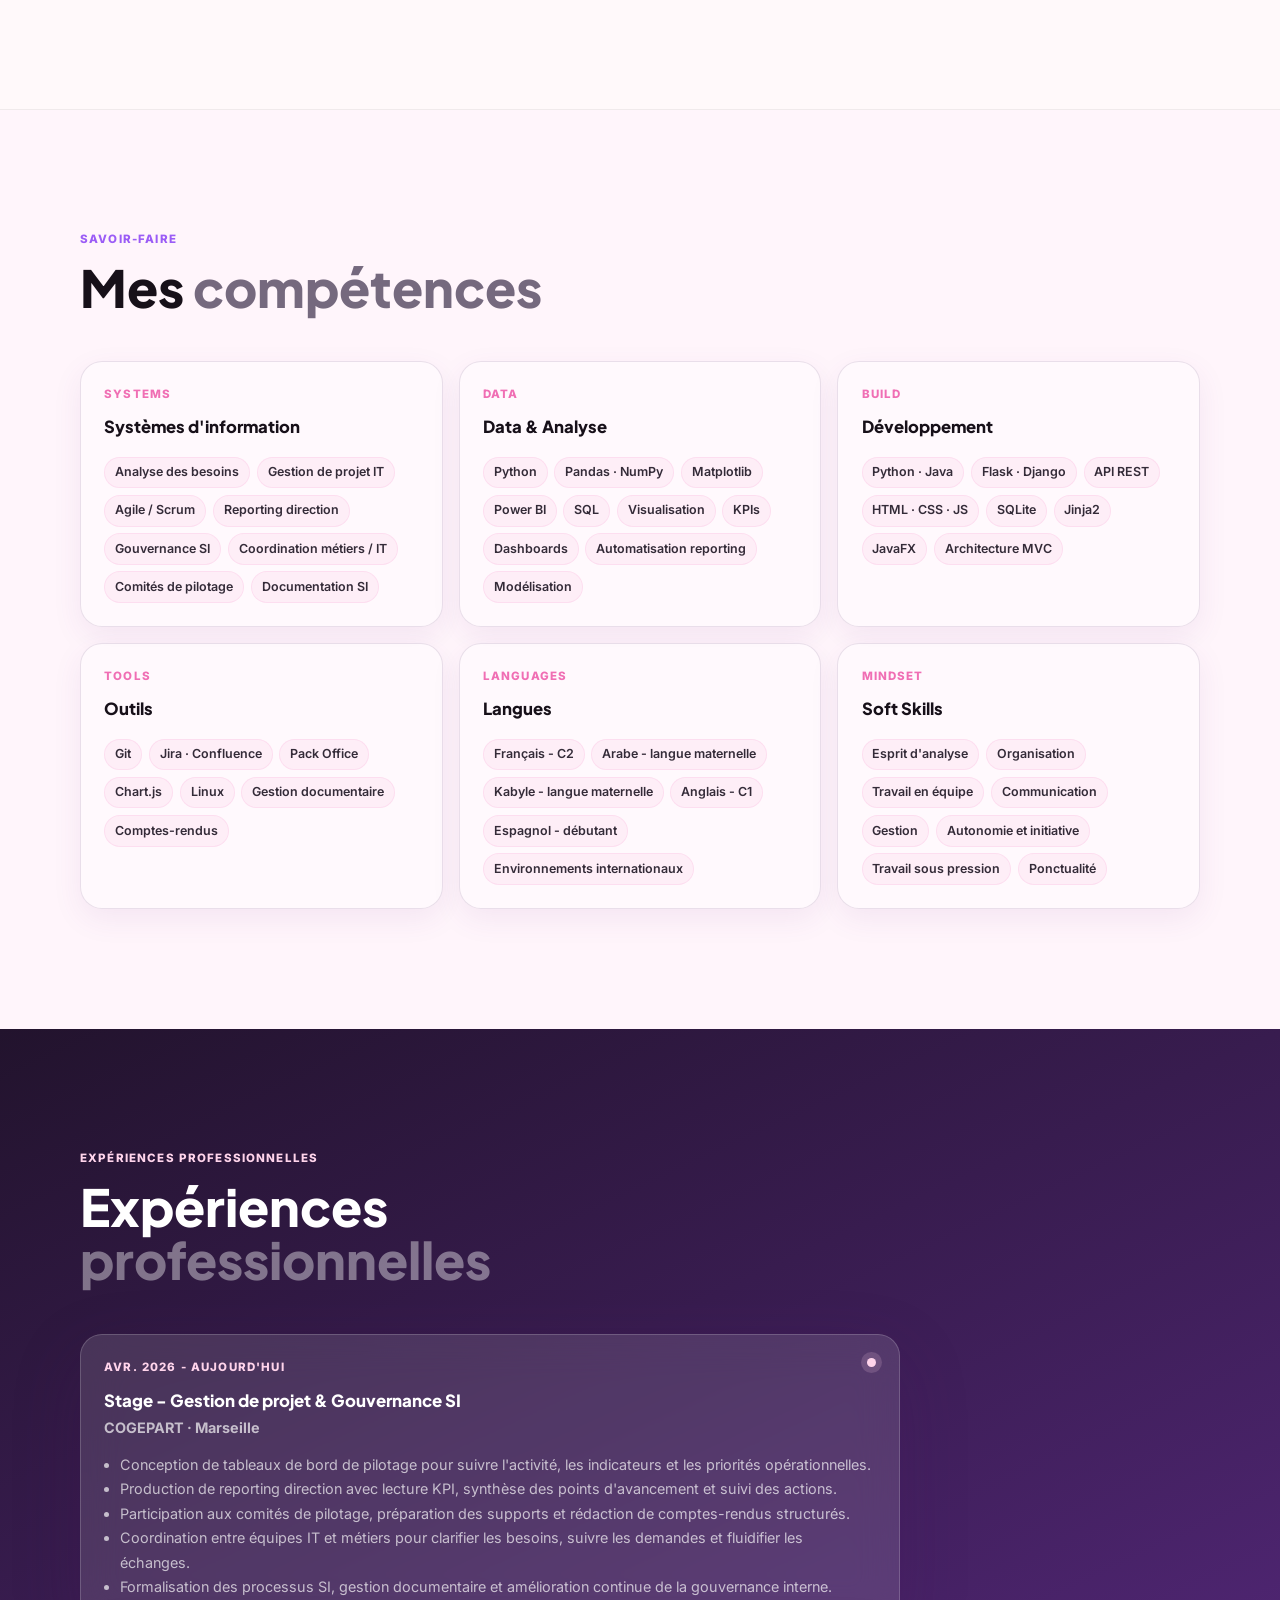
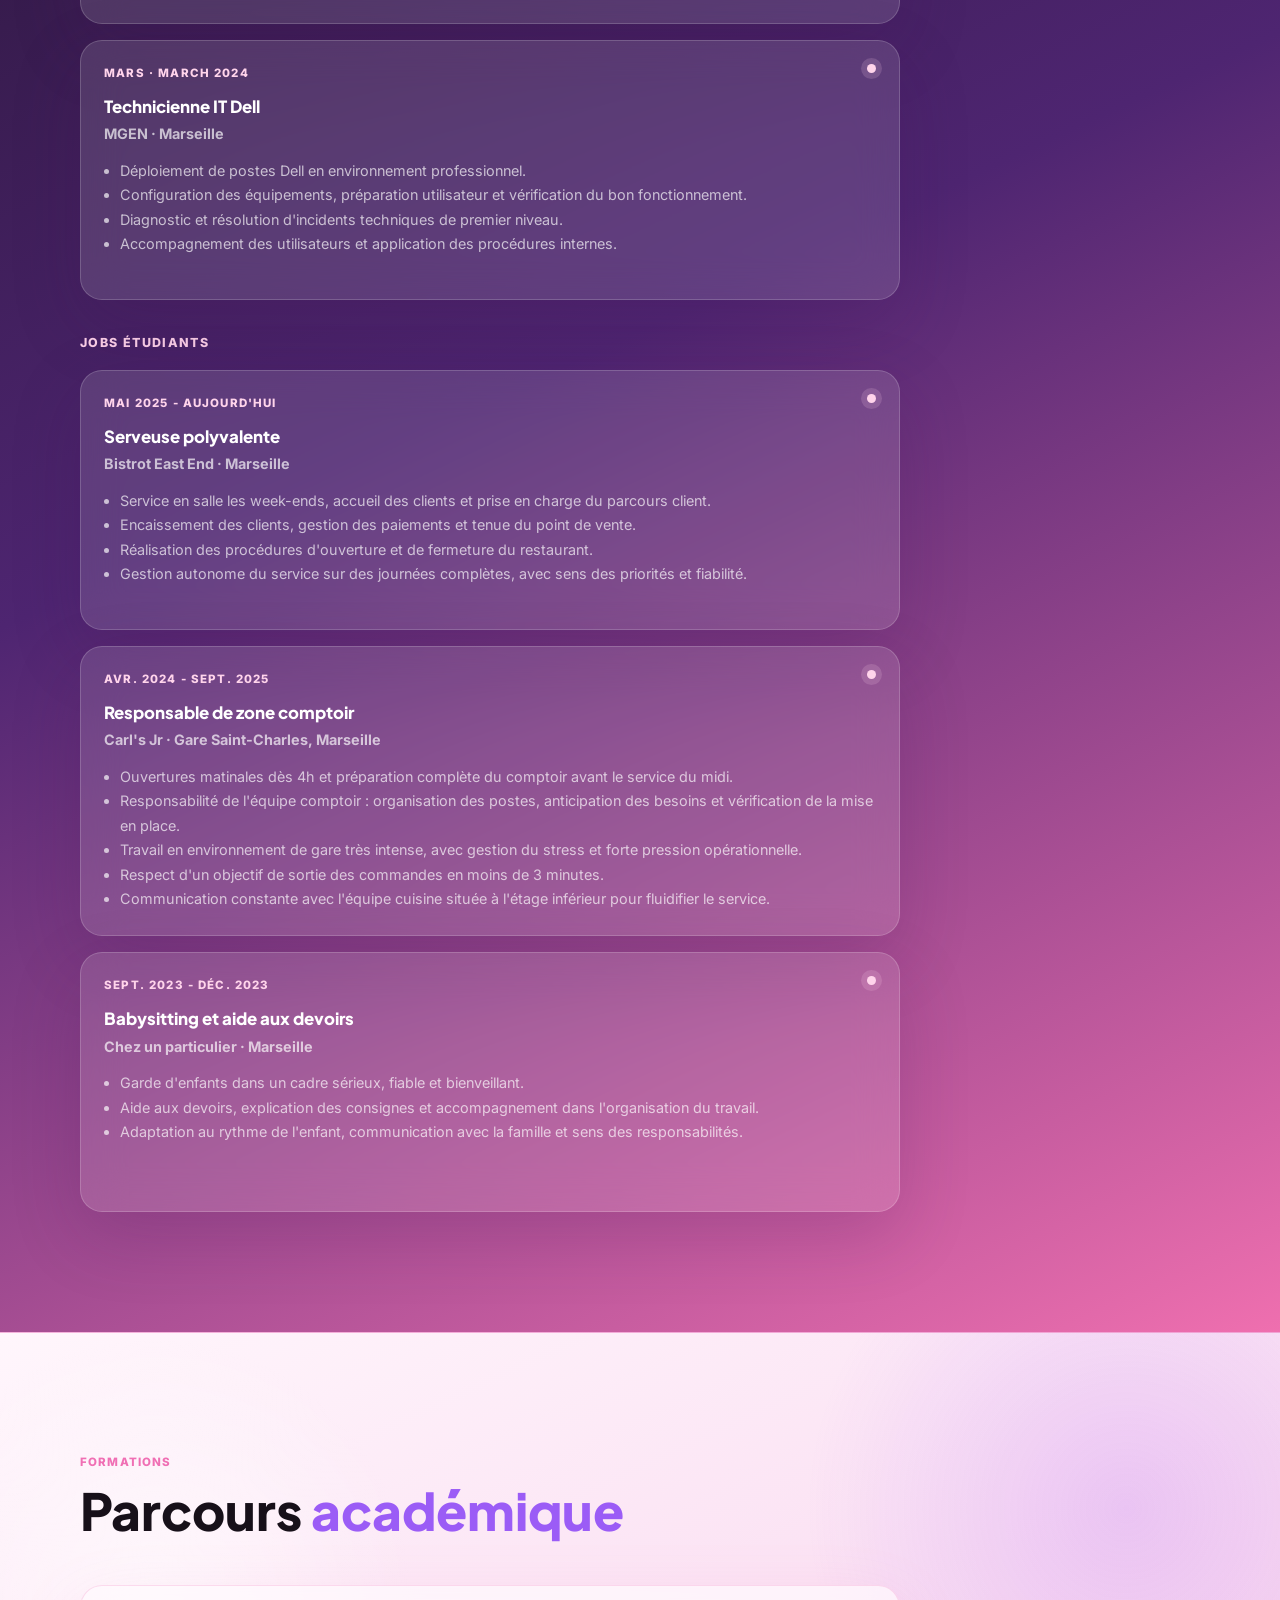
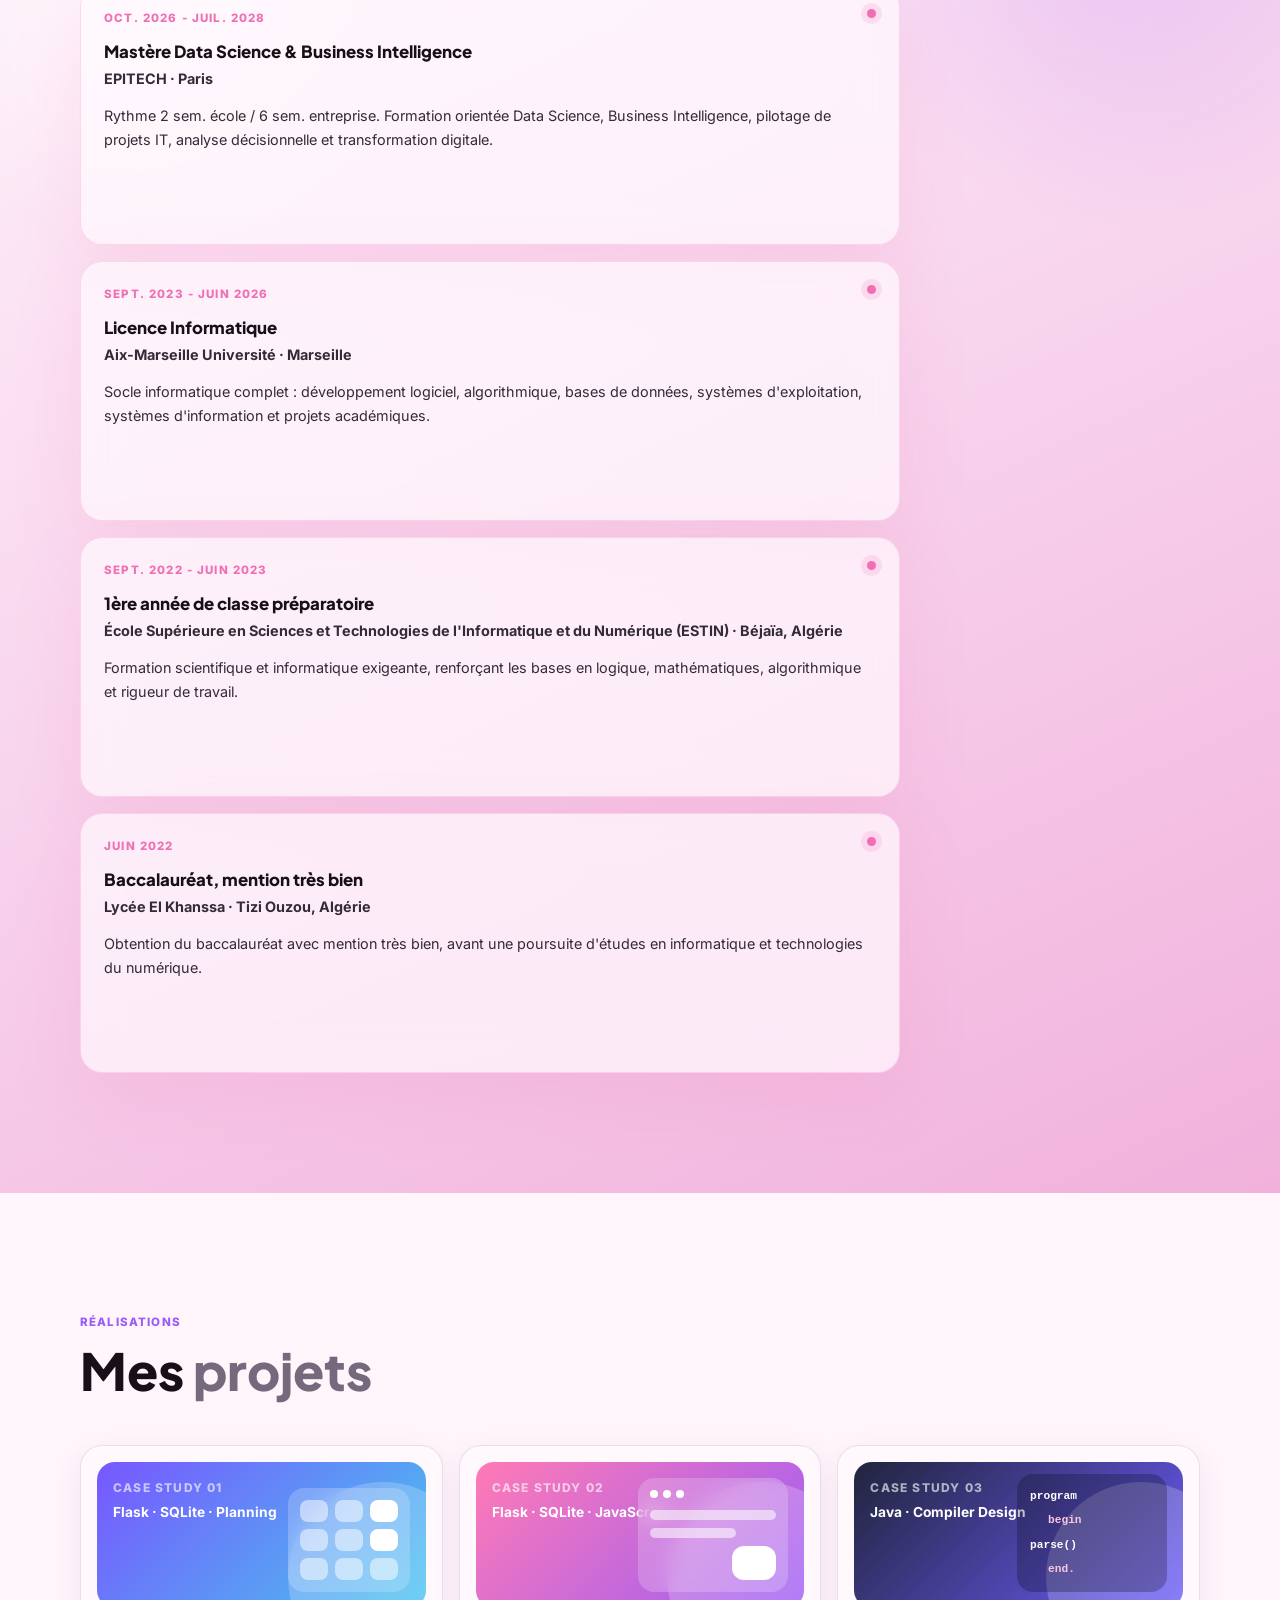
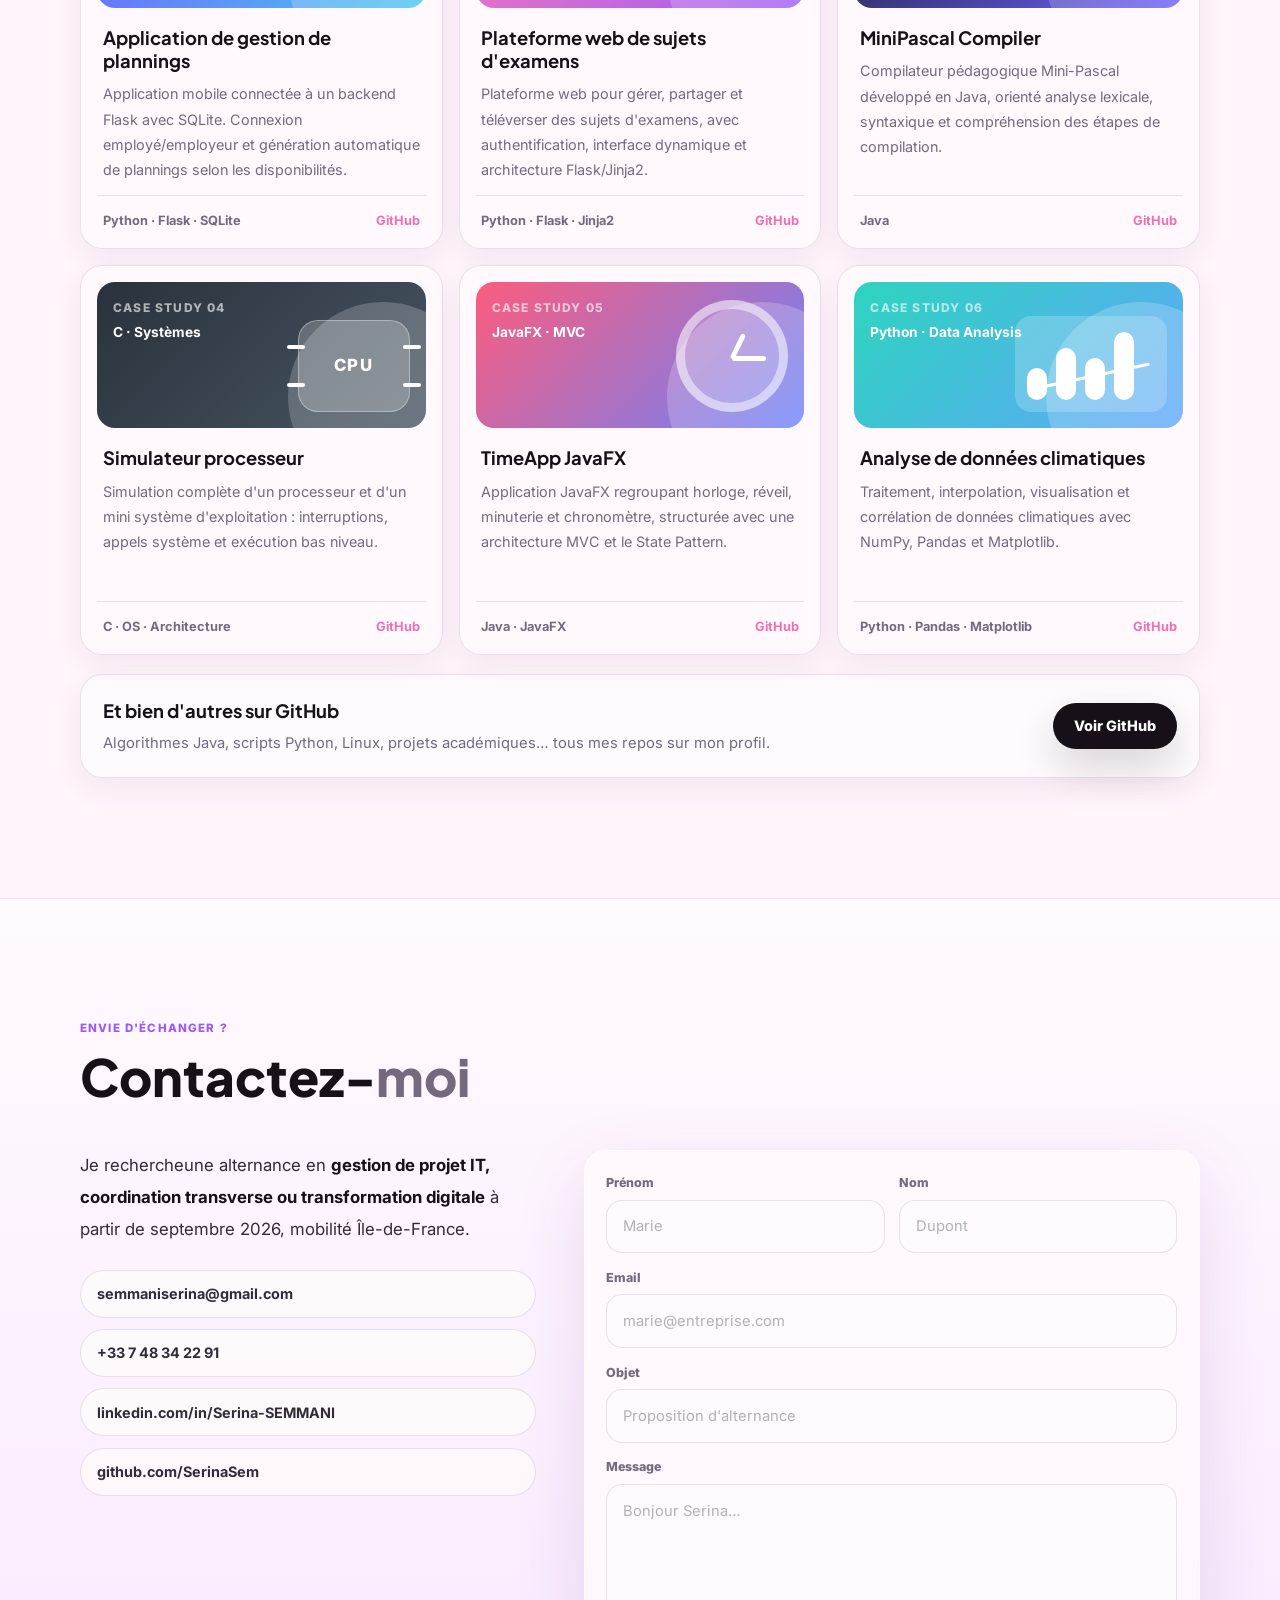
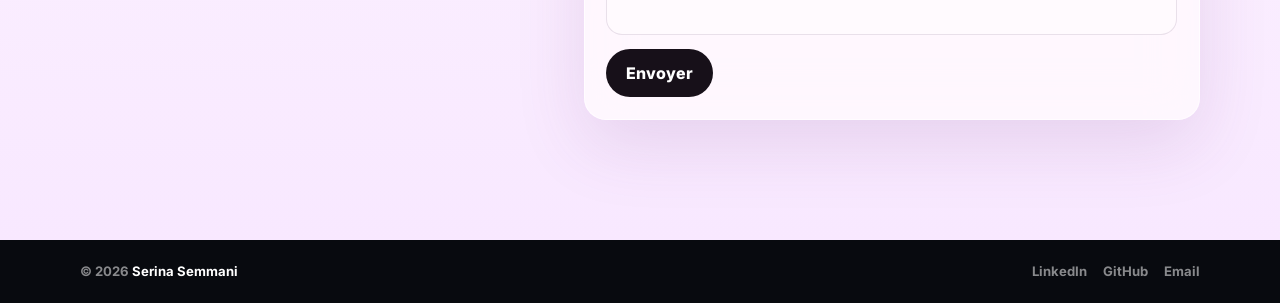
==== commit 2e5ad167: "Ajout de CV" ====
--- a/index.html
+++ b/index.html
@@ -33,7 +33,7 @@
       <button class="lang-btn active" id="btn-fr" type="button" onclick="setLang('fr')">FR</button>
       <button class="lang-btn" id="btn-en" type="button" onclick="setLang('en')">EN</button>
     </div>
-    <a href="CV_Job_Ete_Serina.pdf" class="nav-cv" download>
+    <a href="CV.pdf" class="nav-cv" download>
       <svg viewBox="0 0 24 24" fill="none" stroke="currentColor" stroke-width="2.1" aria-hidden="true"><path d="M12 15V3m0 12-4-4m4 4 4-4"/><path d="M4 17v2a2 2 0 0 0 2 2h12a2 2 0 0 0 2-2v-2"/></svg>
       <span data-fr>CV</span><span data-en>Resume</span>
     </a>
@@ -69,7 +69,7 @@
         <a href="#contact-sec" class="btn btn-primary">
           <span data-fr>Me contacter</span><span data-en>Get in touch</span>
         </a>
-        <a href="CV_Job_Ete_Serina.pdf" class="btn btn-secondary" target="_blank" rel="noreferrer">
+        <a href="CV.pdf" class="btn btn-secondary" target="_blank" rel="noreferrer">
           <span data-fr>Voir CV</span><span data-en>View resume</span>
         </a>
       </div>
@@ -371,8 +371,8 @@
       </div>
       <div class="contact-grid reveal">
         <div class="contact-copy">
-          <p data-fr>Je recherche un <strong>job d'été à temps plein</strong> ainsi qu'une alternance en <strong>gestion de projet IT, coordination transverse ou transformation digitale</strong> à partir de septembre 2026, mobilité Île-de-France.</p>
-          <p data-en>I am looking for a <strong>full-time summer job</strong> as well as a work-study contract in <strong>IT project management, cross-functional coordination or digital transformation</strong> from September 2026, Île-de-France area.</p>
+          <p data-fr>Je rechercheune alternance en <strong>gestion de projet IT, coordination transverse ou transformation digitale</strong> à partir de septembre 2026, mobilité Île-de-France.</p>
+          <p data-en>I am looking for a work-study contract in <strong>IT project management, cross-functional coordination or digital transformation</strong> from September 2026, Île-de-France area.</p>
           <div class="contact-links">
             <a href="mailto:semmaniserina@gmail.com">semmaniserina@gmail.com</a>
             <a href="tel:+33748342291">+33 7 48 34 22 91</a>
